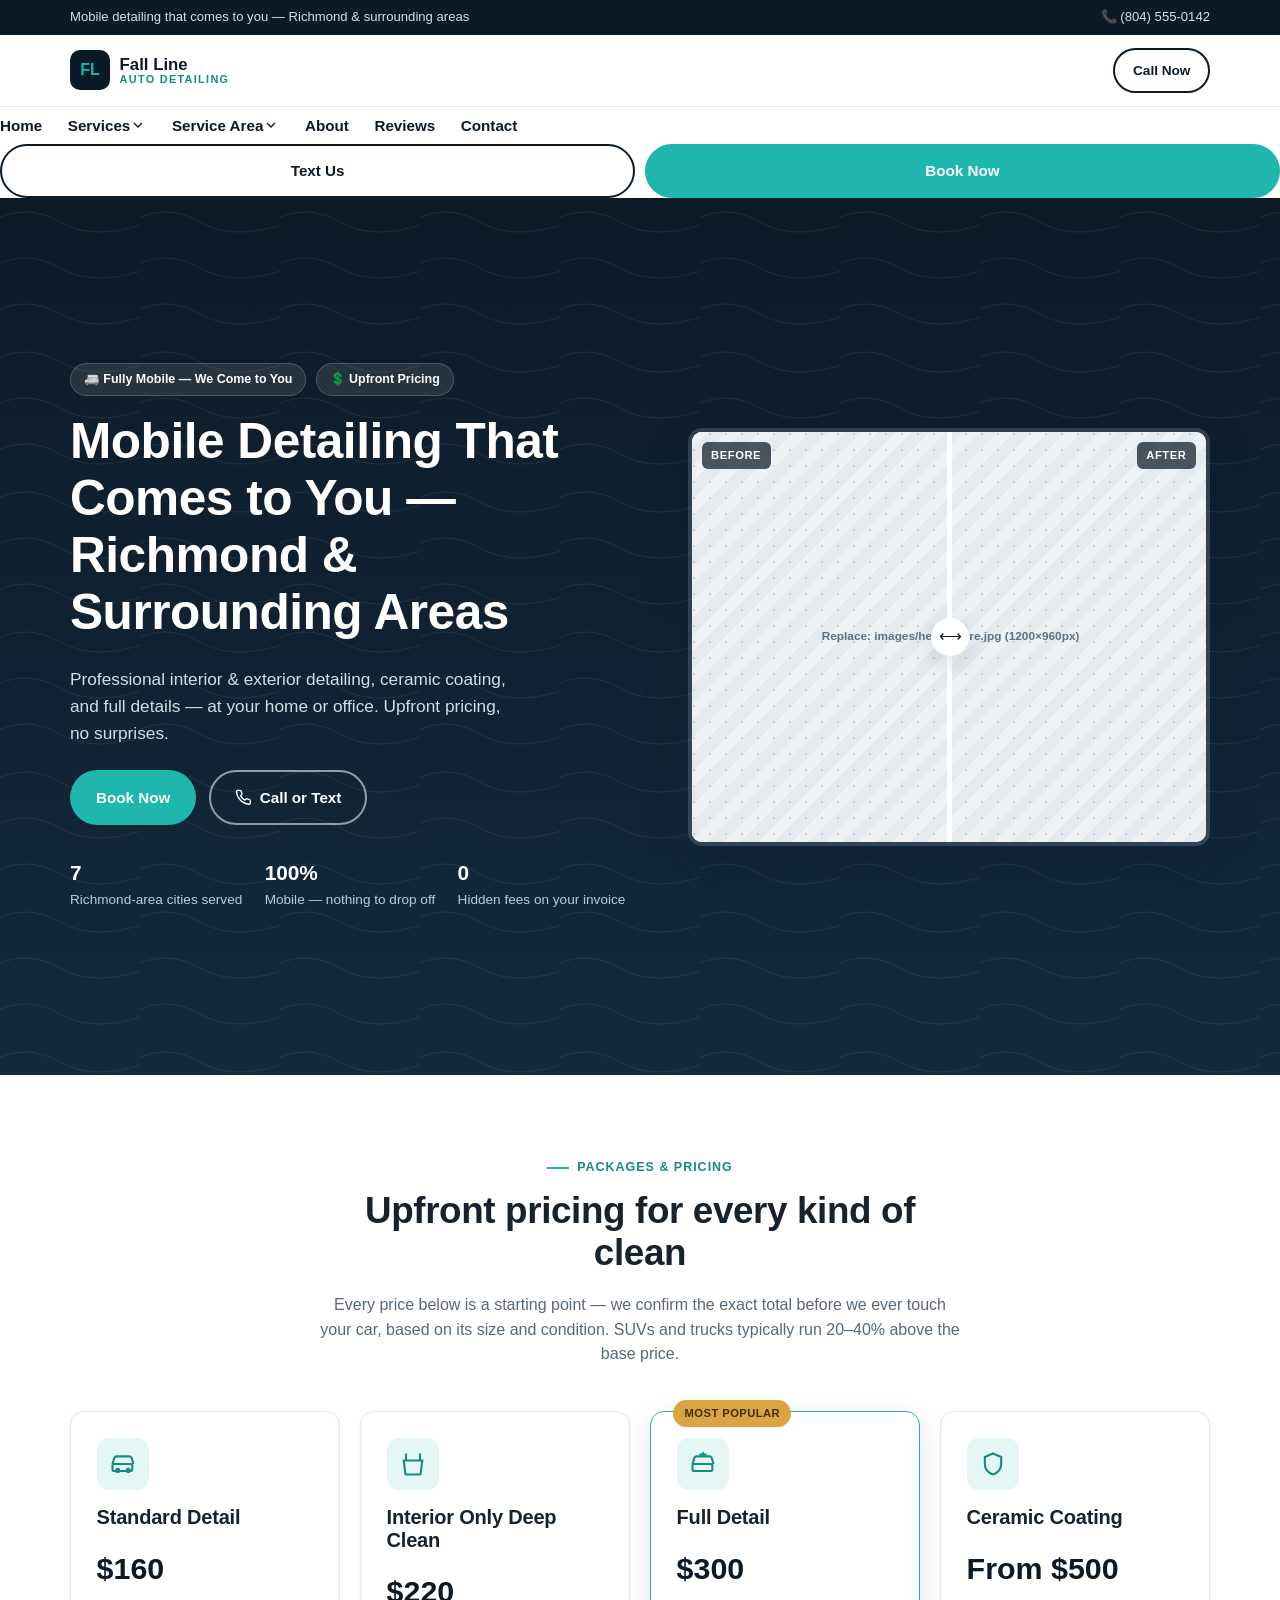
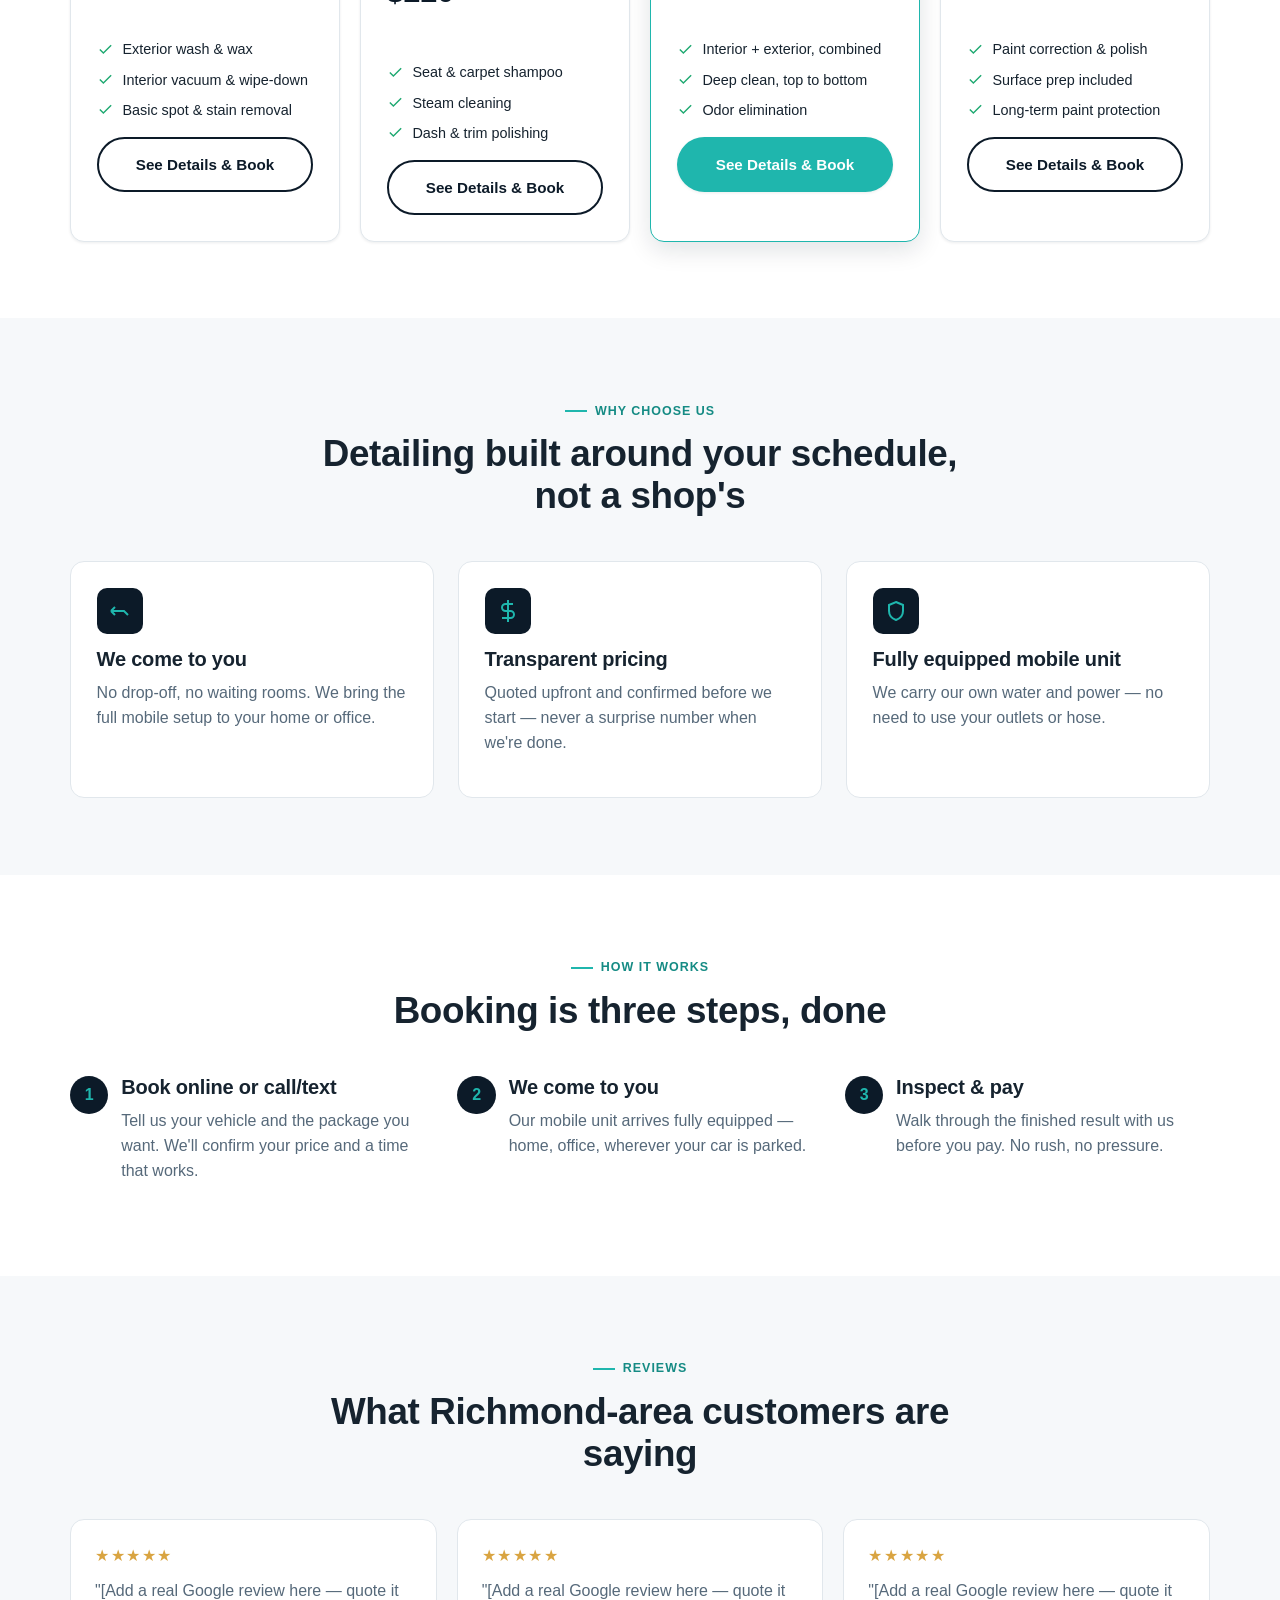
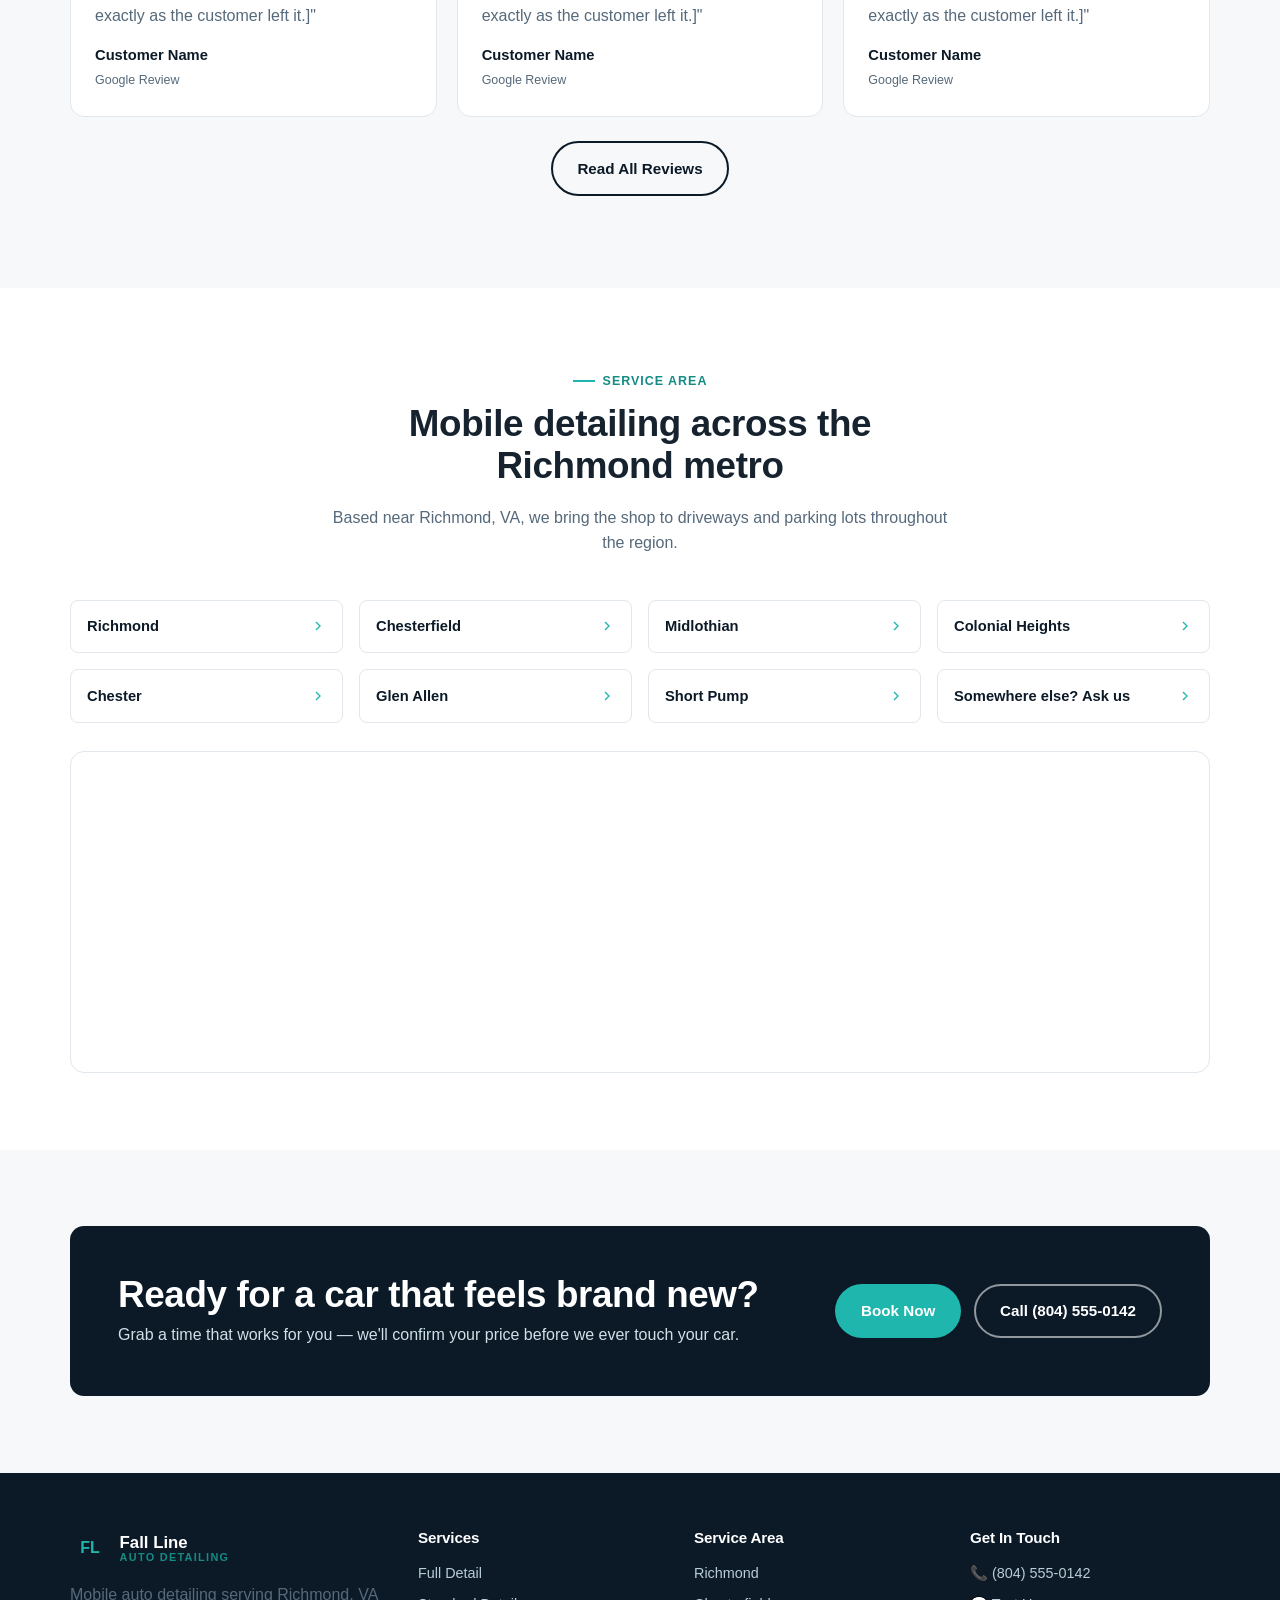
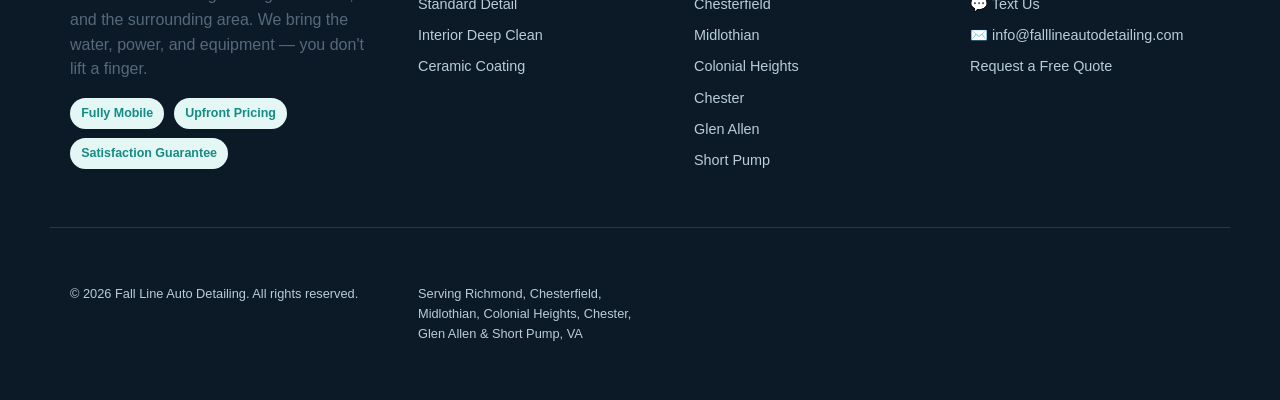
==== index.html @ 4680c8ee "Initial commit: Fall Line Auto Detailing website Co-Authored-By: Claude Sonnet 5 <noreply@anthropic." ====
<!DOCTYPE html>
<html lang="en">
<head>
<meta charset="UTF-8">
<meta name="viewport" content="width=device-width, initial-scale=1.0">
<title>Mobile Auto Detailing in Richmond, VA | Fall Line Auto Detailing</title>
<meta name="description" content="Fall Line Auto Detailing brings professional mobile car detailing to your home or office in Richmond, Chesterfield, Midlothian & Short Pump, VA. Upfront pricing, no drop-off.">
<link rel="icon" href="data:image/svg+xml,%3Csvg xmlns='http://www.w3.org/2000/svg' viewBox='0 0 64 64'%3E%3Crect width='64' height='64' rx='14' fill='%230c1a28'/%3E%3Ctext x='32' y='43' font-family='Arial,Helvetica,sans-serif' font-weight='700' font-size='26' fill='%231fb6ad' text-anchor='middle'%3EFL%3C/text%3E%3C/svg%3E">
<link rel="canonical" href="https://www.falllineautodetailing.com/">
<link rel="stylesheet" href="css/style.css">
<script type="application/ld+json">
{
  "@context": "https://schema.org",
  "@type": "AutoDetailing",
  "name": "Fall Line Auto Detailing",
  "image": "https://www.falllineautodetailing.com/images/logo.png",
  "telephone": "+1-804-555-0142",
  "priceRange": "$$",
  "areaServed": ["Richmond VA", "Chesterfield VA", "Midlothian VA", "Colonial Heights VA", "Chester VA", "Glen Allen VA", "Short Pump VA"],
  "url": "https://www.falllineautodetailing.com/"
}
</script>
</head>
<body>
<a class="skip-link" href="#main">Skip to content</a>

<div class="utility-bar">
  <div class="container">
    <span>Mobile detailing that comes to you — Richmond &amp; surrounding areas</span>
    <a href="tel:+18045550142">📞 (804) 555-0142</a>
  </div>
</div>

<header class="site-header">
  <div class="container nav-row">
    <a href="index.html" class="logo">
      <span class="logo-mark">FL</span>
      <span class="logo-text"><strong>Fall Line</strong><span>Auto Detailing</span></span>
    </a>
    <div class="nav-actions">
      <a class="btn btn-outline btn-sm" href="tel:+18045550142">Call Now</a>
      <button class="nav-toggle" type="button" data-nav-toggle aria-label="Open menu">
        <svg viewBox="0 0 24 24" fill="none" stroke="currentColor" stroke-width="2"><path d="M3 6h18M3 12h18M3 18h18"/></svg>
      </button>
    </div>
  </div>
</header>
<div class="nav-overlay" data-nav-overlay></div>
<nav class="main-nav" data-nav aria-label="Primary">
  <button class="nav-close" type="button" data-nav-close aria-label="Close menu">
    <svg viewBox="0 0 24 24" fill="none" stroke="currentColor" stroke-width="2"><path d="M6 6l12 12M18 6L6 18"/></svg>
  </button>
  <ul class="nav-list">
    <li><a href="index.html">Home</a></li>
    <li class="nav-group">
      <span class="nav-group-label">Services <svg class="chevron" viewBox="0 0 24 24" fill="none" stroke="currentColor" stroke-width="2"><path d="M6 9l6 6 6-6"/></svg></span>
      <ul class="nav-sub">
        <li><a href="services/full-detail.html">Full Detail</a></li>
        <li><a href="services/standard-detail.html">Standard Detail</a></li>
        <li><a href="services/interior-deep-clean.html">Interior Deep Clean</a></li>
        <li><a href="services/ceramic-coating.html">Ceramic Coating</a></li>
      </ul>
    </li>
    <li class="nav-group">
      <span class="nav-group-label">Service Area <svg class="chevron" viewBox="0 0 24 24" fill="none" stroke="currentColor" stroke-width="2"><path d="M6 9l6 6 6-6"/></svg></span>
      <ul class="nav-sub">
        <li><a href="areas/richmond.html">Richmond</a></li>
        <li><a href="areas/chesterfield.html">Chesterfield</a></li>
        <li><a href="areas/midlothian.html">Midlothian</a></li>
        <li><a href="areas/colonial-heights.html">Colonial Heights</a></li>
        <li><a href="areas/chester.html">Chester</a></li>
        <li><a href="areas/glen-allen.html">Glen Allen</a></li>
        <li><a href="areas/short-pump.html">Short Pump</a></li>
      </ul>
    </li>
    <li><a href="about.html">About</a></li>
    <li><a href="reviews.html">Reviews</a></li>
    <li><a href="contact.html">Contact</a></li>
  </ul>
  <div class="nav-cta">
    <a class="btn btn-outline btn-block" href="sms:+18045550142">Text Us</a>
    <a class="btn btn-primary btn-block" href="contact.html">Book Now</a>
  </div>
</nav>

<main id="main">

  <section class="hero">
    <div class="container">
      <div>
        <div class="hero-badges">
          <span class="hero-badge">🚐 Fully Mobile — We Come to You</span>
          <span class="hero-badge">💲 Upfront Pricing</span>
        </div>
        <h1>Mobile Detailing That Comes to You — Richmond &amp; Surrounding Areas</h1>
        <p class="lede">Professional interior &amp; exterior detailing, ceramic coating, and full details — at your home or office. Upfront pricing, no surprises.</p>
        <div class="hero-ctas">
          <a class="btn btn-primary" href="contact.html">Book Now</a>
          <a class="btn btn-ghost" href="tel:+18045550142">
            <svg class="btn-icon" viewBox="0 0 24 24" fill="none" stroke="currentColor" stroke-width="2"><path d="M22 16.92v3a2 2 0 0 1-2.18 2 19.79 19.79 0 0 1-8.63-3.07 19.5 19.5 0 0 1-6-6 19.79 19.79 0 0 1-3.07-8.67A2 2 0 0 1 4.11 2h3a2 2 0 0 1 2 1.72c.12.9.34 1.79.65 2.65a2 2 0 0 1-.45 2.11L8.09 9.91a16 16 0 0 0 6 6l1.43-1.27a2 2 0 0 1 2.11-.45c.86.31 1.75.53 2.65.65A2 2 0 0 1 22 16.92z"/></svg>
            Call or Text
          </a>
        </div>
        <div class="hero-trust">
          <div><strong>7</strong>Richmond-area cities served</div>
          <div><strong>100%</strong>Mobile — nothing to drop off</div>
          <div><strong>0</strong>Hidden fees on your invoice</div>
        </div>
      </div>
      <div class="compare" data-compare>
        <div class="img-slot" style="--ar:5/4">
          <img src="images/hero-before.jpg" alt="Car interior before mobile detailing in Richmond VA" loading="lazy">
          <span class="img-slot-label">Replace: images/hero-before.jpg (1200×960px)</span>
        </div>
        <div class="after-wrap">
          <div class="img-slot" style="--ar:5/4">
            <img src="images/hero-after.jpg" alt="Car interior after mobile detailing in Richmond VA" loading="lazy">
            <span class="img-slot-label">Replace: images/hero-after.jpg (1200×960px)</span>
          </div>
        </div>
        <span class="compare-tag before-tag">Before</span>
        <span class="compare-tag after-tag">After</span>
        <span class="compare-handle"></span>
        <input class="compare-range" type="range" min="0" max="100" value="50" aria-label="Drag to compare before and after">
      </div>
    </div>
  </section>

  <section class="section-alt" id="packages">
    <div class="container">
      <div class="section-head center">
        <span class="eyebrow">Packages &amp; Pricing</span>
        <h2>Upfront pricing for every kind of clean</h2>
        <p>Every price below is a starting point — we confirm the exact total before we ever touch your car, based on its size and condition. SUVs and trucks typically run 20–40% above the base price.</p>
      </div>
      <div class="packages-grid">

        <article class="package-card">
          <div class="package-icon">
            <svg viewBox="0 0 24 24" fill="none" stroke="currentColor" stroke-width="1.8"><path d="M3 12l1.5-5A2 2 0 0 1 6.4 5.5h11.2A2 2 0 0 1 19.5 7L21 12M5 12h14a1 1 0 0 1 1 1v4a1 1 0 0 1-1 1H4a1 1 0 0 1-1-1v-4a1 1 0 0 1 1-1Z"/><circle cx="7.5" cy="17.5" r="1.3"/><circle cx="16.5" cy="17.5" r="1.3"/></svg>
          </div>
          <h3>Standard Detail</h3>
          <p class="package-price">$160</p>
          <ul class="package-list">
            <li><svg viewBox="0 0 24 24" fill="none" stroke="currentColor" stroke-width="2"><path d="M20 6L9 17l-5-5"/></svg>Exterior wash &amp; wax</li>
            <li><svg viewBox="0 0 24 24" fill="none" stroke="currentColor" stroke-width="2"><path d="M20 6L9 17l-5-5"/></svg>Interior vacuum &amp; wipe-down</li>
            <li><svg viewBox="0 0 24 24" fill="none" stroke="currentColor" stroke-width="2"><path d="M20 6L9 17l-5-5"/></svg>Basic spot &amp; stain removal</li>
          </ul>
          <a class="btn btn-outline btn-block" href="services/standard-detail.html">See Details &amp; Book</a>
        </article>

        <article class="package-card">
          <div class="package-icon">
            <svg viewBox="0 0 24 24" fill="none" stroke="currentColor" stroke-width="1.8"><path d="M6 3v6M18 3v6M4 9h16l-1.5 11.5a1 1 0 0 1-1 .5H6.5a1 1 0 0 1-1-.5L4 9Z"/></svg>
          </div>
          <h3>Interior Only Deep Clean</h3>
          <p class="package-price">$220</p>
          <ul class="package-list">
            <li><svg viewBox="0 0 24 24" fill="none" stroke="currentColor" stroke-width="2"><path d="M20 6L9 17l-5-5"/></svg>Seat &amp; carpet shampoo</li>
            <li><svg viewBox="0 0 24 24" fill="none" stroke="currentColor" stroke-width="2"><path d="M20 6L9 17l-5-5"/></svg>Steam cleaning</li>
            <li><svg viewBox="0 0 24 24" fill="none" stroke="currentColor" stroke-width="2"><path d="M20 6L9 17l-5-5"/></svg>Dash &amp; trim polishing</li>
          </ul>
          <a class="btn btn-outline btn-block" href="services/interior-deep-clean.html">See Details &amp; Book</a>
        </article>

        <article class="package-card featured">
          <span class="package-ribbon">Most Popular</span>
          <div class="package-icon">
            <svg viewBox="0 0 24 24" fill="none" stroke="currentColor" stroke-width="1.8"><path d="M3 12l1.5-5A2 2 0 0 1 6.4 5.5h11.2A2 2 0 0 1 19.5 7L21 12M5 12h14a1 1 0 0 1 1 1v4a1 1 0 0 1-1 1H4a1 1 0 0 1-1-1v-4a1 1 0 0 1 1-1Z"/><path d="M12 2v2M9 4h6"/></svg>
          </div>
          <h3>Full Detail</h3>
          <p class="package-price">$300</p>
          <ul class="package-list">
            <li><svg viewBox="0 0 24 24" fill="none" stroke="currentColor" stroke-width="2"><path d="M20 6L9 17l-5-5"/></svg>Interior + exterior, combined</li>
            <li><svg viewBox="0 0 24 24" fill="none" stroke="currentColor" stroke-width="2"><path d="M20 6L9 17l-5-5"/></svg>Deep clean, top to bottom</li>
            <li><svg viewBox="0 0 24 24" fill="none" stroke="currentColor" stroke-width="2"><path d="M20 6L9 17l-5-5"/></svg>Odor elimination</li>
          </ul>
          <a class="btn btn-primary btn-block" href="services/full-detail.html">See Details &amp; Book</a>
        </article>

        <article class="package-card">
          <div class="package-icon">
            <svg viewBox="0 0 24 24" fill="none" stroke="currentColor" stroke-width="1.8"><path d="M12 3l7 3v6c0 4.5-3 7.5-7 9-4-1.5-7-4.5-7-9V6l7-3Z"/></svg>
          </div>
          <h3>Ceramic Coating</h3>
          <p class="package-price">From $500</p>
          <ul class="package-list">
            <li><svg viewBox="0 0 24 24" fill="none" stroke="currentColor" stroke-width="2"><path d="M20 6L9 17l-5-5"/></svg>Paint correction &amp; polish</li>
            <li><svg viewBox="0 0 24 24" fill="none" stroke="currentColor" stroke-width="2"><path d="M20 6L9 17l-5-5"/></svg>Surface prep included</li>
            <li><svg viewBox="0 0 24 24" fill="none" stroke="currentColor" stroke-width="2"><path d="M20 6L9 17l-5-5"/></svg>Long-term paint protection</li>
          </ul>
          <a class="btn btn-outline btn-block" href="services/ceramic-coating.html">See Details &amp; Book</a>
        </article>

      </div>
    </div>
  </section>

  <section>
    <div class="container">
      <div class="section-head center">
        <span class="eyebrow">Why Choose Us</span>
        <h2>Detailing built around your schedule, not a shop's</h2>
      </div>
      <div class="features-grid">
        <div class="feature-card">
          <div class="feature-icon"><svg viewBox="0 0 24 24" fill="none" stroke="currentColor" stroke-width="2"><path d="M3 12h13l4 4M3 12l4-4M3 12l4 4"/></svg></div>
          <h3>We come to you</h3>
          <p>No drop-off, no waiting rooms. We bring the full mobile setup to your home or office.</p>
        </div>
        <div class="feature-card">
          <div class="feature-icon"><svg viewBox="0 0 24 24" fill="none" stroke="currentColor" stroke-width="2"><path d="M12 1v22M17 5H9.5a3.5 3.5 0 0 0 0 7h5a3.5 3.5 0 0 1 0 7H6"/></svg></div>
          <h3>Transparent pricing</h3>
          <p>Quoted upfront and confirmed before we start — never a surprise number when we're done.</p>
        </div>
        <div class="feature-card">
          <div class="feature-icon"><svg viewBox="0 0 24 24" fill="none" stroke="currentColor" stroke-width="2"><path d="M12 3l7 3v6c0 4.5-3 7.5-7 9-4-1.5-7-4.5-7-9V6l7-3Z"/></svg></div>
          <h3>Fully equipped mobile unit</h3>
          <p>We carry our own water and power — no need to use your outlets or hose.</p>
        </div>
      </div>
    </div>
  </section>

  <section class="section-alt">
    <div class="container">
      <div class="section-head center">
        <span class="eyebrow">How It Works</span>
        <h2>Booking is three steps, done</h2>
      </div>
      <div class="steps">
        <div class="step">
          <h3>Book online or call/text</h3>
          <p>Tell us your vehicle and the package you want. We'll confirm your price and a time that works.</p>
        </div>
        <div class="step">
          <h3>We come to you</h3>
          <p>Our mobile unit arrives fully equipped — home, office, wherever your car is parked.</p>
        </div>
        <div class="step">
          <h3>Inspect &amp; pay</h3>
          <p>Walk through the finished result with us before you pay. No rush, no pressure.</p>
        </div>
      </div>
    </div>
  </section>

  <section id="reviews">
    <div class="container">
      <div class="section-head center">
        <span class="eyebrow">Reviews</span>
        <h2>What Richmond-area customers are saying</h2>
      </div>
      <!-- TODO before launch: replace these three cards with real, current Google reviews (see reviews.html for the live Google widget/link setup). -->
      <div class="reviews-grid">
        <div class="review-card">
          <div class="stars">★★★★★</div>
          <p>"[Add a real Google review here — quote it exactly as the customer left it.]"</p>
          <span class="review-name">Customer Name</span>
          <span class="review-source">Google Review</span>
        </div>
        <div class="review-card">
          <div class="stars">★★★★★</div>
          <p>"[Add a real Google review here — quote it exactly as the customer left it.]"</p>
          <span class="review-name">Customer Name</span>
          <span class="review-source">Google Review</span>
        </div>
        <div class="review-card">
          <div class="stars">★★★★★</div>
          <p>"[Add a real Google review here — quote it exactly as the customer left it.]"</p>
          <span class="review-name">Customer Name</span>
          <span class="review-source">Google Review</span>
        </div>
      </div>
      <p class="text-center" style="margin-top:1.5rem"><a class="btn btn-outline" href="reviews.html">Read All Reviews</a></p>
    </div>
  </section>

  <section class="section-alt" id="service-area">
    <div class="container">
      <div class="section-head center">
        <span class="eyebrow">Service Area</span>
        <h2>Mobile detailing across the Richmond metro</h2>
        <p>Based near Richmond, VA, we bring the shop to driveways and parking lots throughout the region.</p>
      </div>
      <div class="area-grid">
        <a class="area-chip" href="areas/richmond.html">Richmond <svg viewBox="0 0 24 24" fill="none" stroke="currentColor" stroke-width="2"><path d="M9 18l6-6-6-6"/></svg></a>
        <a class="area-chip" href="areas/chesterfield.html">Chesterfield <svg viewBox="0 0 24 24" fill="none" stroke="currentColor" stroke-width="2"><path d="M9 18l6-6-6-6"/></svg></a>
        <a class="area-chip" href="areas/midlothian.html">Midlothian <svg viewBox="0 0 24 24" fill="none" stroke="currentColor" stroke-width="2"><path d="M9 18l6-6-6-6"/></svg></a>
        <a class="area-chip" href="areas/colonial-heights.html">Colonial Heights <svg viewBox="0 0 24 24" fill="none" stroke="currentColor" stroke-width="2"><path d="M9 18l6-6-6-6"/></svg></a>
        <a class="area-chip" href="areas/chester.html">Chester <svg viewBox="0 0 24 24" fill="none" stroke="currentColor" stroke-width="2"><path d="M9 18l6-6-6-6"/></svg></a>
        <a class="area-chip" href="areas/glen-allen.html">Glen Allen <svg viewBox="0 0 24 24" fill="none" stroke="currentColor" stroke-width="2"><path d="M9 18l6-6-6-6"/></svg></a>
        <a class="area-chip" href="areas/short-pump.html">Short Pump <svg viewBox="0 0 24 24" fill="none" stroke="currentColor" stroke-width="2"><path d="M9 18l6-6-6-6"/></svg></a>
        <a class="area-chip" href="contact.html">Somewhere else? Ask us <svg viewBox="0 0 24 24" fill="none" stroke="currentColor" stroke-width="2"><path d="M9 18l6-6-6-6"/></svg></a>
      </div>
      <div style="margin-top:1.75rem;border-radius:var(--radius);overflow:hidden;border:1px solid var(--border)">
        <iframe title="Fall Line Auto Detailing service area map" src="https://www.google.com/maps?q=Richmond,VA&output=embed" width="100%" height="320" style="border:0;display:block" loading="lazy" referrerpolicy="no-referrer-when-downgrade"></iframe>
      </div>
    </div>
  </section>

  <section>
    <div class="container">
      <div class="cta-band">
        <div>
          <h2>Ready for a car that feels brand new?</h2>
          <p>Grab a time that works for you — we'll confirm your price before we ever touch your car.</p>
        </div>
        <div class="hero-ctas">
          <a class="btn btn-primary" href="contact.html">Book Now</a>
          <a class="btn btn-ghost" href="tel:+18045550142">Call (804) 555-0142</a>
        </div>
      </div>
    </div>
  </section>

</main>

<footer class="site-footer">
  <div class="container">
    <div>
      <div class="footer-logo">
        <span class="logo-mark">FL</span>
        <span class="logo-text"><strong style="color:#fff">Fall Line</strong><span>Auto Detailing</span></span>
      </div>
      <p class="muted">Mobile auto detailing serving Richmond, VA and the surrounding area. We bring the water, power, and equipment — you don't lift a finger.</p>
      <div class="badge-list">
        <span>Fully Mobile</span><span>Upfront Pricing</span><span>Satisfaction Guarantee</span>
      </div>
    </div>
    <div>
      <h4>Services</h4>
      <div class="footer-links">
        <a href="services/full-detail.html">Full Detail</a>
        <a href="services/standard-detail.html">Standard Detail</a>
        <a href="services/interior-deep-clean.html">Interior Deep Clean</a>
        <a href="services/ceramic-coating.html">Ceramic Coating</a>
      </div>
    </div>
    <div>
      <h4>Service Area</h4>
      <div class="footer-links">
        <a href="areas/richmond.html">Richmond</a>
        <a href="areas/chesterfield.html">Chesterfield</a>
        <a href="areas/midlothian.html">Midlothian</a>
        <a href="areas/colonial-heights.html">Colonial Heights</a>
        <a href="areas/chester.html">Chester</a>
        <a href="areas/glen-allen.html">Glen Allen</a>
        <a href="areas/short-pump.html">Short Pump</a>
      </div>
    </div>
    <div>
      <h4>Get In Touch</h4>
      <div class="footer-links">
        <a href="tel:+18045550142">📞 (804) 555-0142</a>
        <a href="sms:+18045550142">💬 Text Us</a>
        <a href="mailto:info@falllineautodetailing.com">✉️ info@falllineautodetailing.com</a>
        <a href="contact.html">Request a Free Quote</a>
      </div>
    </div>
  </div>
  <div class="container footer-bottom">
    <span>© <span data-year></span> Fall Line Auto Detailing. All rights reserved.</span>
    <span>Serving Richmond, Chesterfield, Midlothian, Colonial Heights, Chester, Glen Allen &amp; Short Pump, VA</span>
  </div>
</footer>

<div class="mobile-action-bar">
  <a href="tel:+18045550142"><svg viewBox="0 0 24 24" fill="none" stroke="currentColor" stroke-width="2"><path d="M22 16.92v3a2 2 0 0 1-2.18 2 19.79 19.79 0 0 1-8.63-3.07 19.5 19.5 0 0 1-6-6 19.79 19.79 0 0 1-3.07-8.67A2 2 0 0 1 4.11 2h3a2 2 0 0 1 2 1.72c.12.9.34 1.79.65 2.65a2 2 0 0 1-.45 2.11L8.09 9.91a16 16 0 0 0 6 6l1.43-1.27a2 2 0 0 1 2.11-.45c.86.31 1.75.53 2.65.65A2 2 0 0 1 22 16.92z"/></svg>Call</a>
  <a href="sms:+18045550142"><svg viewBox="0 0 24 24" fill="none" stroke="currentColor" stroke-width="2"><path d="M21 15a2 2 0 0 1-2 2H7l-4 4V5a2 2 0 0 1 2-2h14a2 2 0 0 1 2 2Z"/></svg>Text</a>
  <a href="contact.html"><svg viewBox="0 0 24 24" fill="none" stroke="currentColor" stroke-width="2"><path d="M8 2v4M16 2v4M3 10h18M5 4h14a2 2 0 0 1 2 2v14a2 2 0 0 1-2 2H5a2 2 0 0 1-2-2V6a2 2 0 0 1 2-2Z"/></svg>Book Now</a>
</div>

<script src="js/main.js"></script>
</body>
</html>
---- css/style.css ----
/* ==========================================================================
   Fall Line Auto Detailing — design system
   Mobile-first, zero external UI dependencies, fast-loading.
   Brand hook: "fall line" = the geological line where a river drops from
   higher to lower elevation (literally runs through Richmond/the James
   River). We echo that with a subtle topographic contour-line motif
   instead of the generic "water droplet" clichés most detailers use.
   ========================================================================== */

:root {
  /* Color */
  --ink: #0c1a28;          /* deep navy — headers, footer, hero */
  --ink-2: #132a3d;
  --accent: #1fb6ad;       /* teal — "river" accent, ceramic sheen */
  --accent-dark: #158b84;
  --accent-soft: #e4f7f5;
  --gold: #d9a441;         /* small warm highlight for "most popular" etc */
  --bg: #f6f8fa;
  --surface: #ffffff;
  --text: #16232f;
  --text-muted: #56697a;
  --border: #e1e7ec;
  --success: #1fa971;

  /* Type */
  --font-head: "Fall Line Head", "Segoe UI", -apple-system, BlinkMacSystemFont, sans-serif;
  --font-body: "Segoe UI", -apple-system, BlinkMacSystemFont, "Helvetica Neue", Arial, sans-serif;

  /* Rhythm */
  --radius: 14px;
  --radius-sm: 8px;
  --shadow-sm: 0 1px 3px rgba(12, 26, 40, 0.08);
  --shadow-md: 0 8px 24px rgba(12, 26, 40, 0.12);
  --shadow-lg: 0 20px 48px rgba(12, 26, 40, 0.18);
  --container: 1180px;
  --gap: clamp(1.25rem, 3vw, 2.5rem);

  color-scheme: light;
}

/* -------------------------------------------------- reset & base -------- */
*, *::before, *::after { box-sizing: border-box; }
html { scroll-behavior: smooth; }
body {
  margin: 0;
  font-family: var(--font-body);
  color: var(--text);
  background: var(--bg);
  line-height: 1.55;
  -webkit-font-smoothing: antialiased;
}
img { max-width: 100%; display: block; }
a { color: inherit; text-decoration: none; }
h1, h2, h3, h4 { font-family: var(--font-head); font-weight: 700; line-height: 1.15; margin: 0 0 .5em; letter-spacing: -0.01em; }
h1 { font-size: clamp(2rem, 5vw, 3.1rem); }
h2 { font-size: clamp(1.6rem, 3.4vw, 2.3rem); }
h3 { font-size: 1.25rem; }
p { margin: 0 0 1em; color: var(--text-muted); }
ul { margin: 0; padding: 0; list-style: none; }
button { font: inherit; cursor: pointer; }
.container { max-width: var(--container); margin-inline: auto; padding-inline: 1.25rem; }
section { padding-block: clamp(2.75rem, 6vw, 5rem); }
.eyebrow {
  display: inline-flex; align-items: center; gap: .5rem;
  font-size: .78rem; font-weight: 700; letter-spacing: .08em; text-transform: uppercase;
  color: var(--accent-dark); margin-bottom: .75rem;
}
.eyebrow::before { content: ""; width: 22px; height: 2px; background: var(--accent); display: inline-block; }
.section-head { max-width: 640px; margin-bottom: clamp(1.75rem, 4vw, 2.75rem); }
.section-head.center { margin-inline: auto; text-align: center; }
.text-center { text-align: center; }
.muted { color: var(--text-muted); }
.visually-hidden { position: absolute; width: 1px; height: 1px; overflow: hidden; clip: rect(0 0 0 0); white-space: nowrap; }
.skip-link {
  position: absolute; left: -999px; top: 0; background: var(--accent); color: #fff;
  padding: .75rem 1.25rem; z-index: 200; border-radius: 0 0 8px 0;
}
.skip-link:focus { left: 0; }

/* -------------------------------------------------- buttons ------------- */
.btn {
  display: inline-flex; align-items: center; justify-content: center; gap: .5rem;
  padding: .85rem 1.5rem; border-radius: 999px; font-weight: 700; font-size: .95rem;
  border: 2px solid transparent; transition: transform .15s ease, box-shadow .15s ease, background .15s ease;
  white-space: nowrap;
}
.btn:active { transform: scale(.97); }
.btn-primary { background: var(--accent); color: #fff; box-shadow: var(--shadow-sm); }
.btn-primary:hover { background: var(--accent-dark); box-shadow: var(--shadow-md); }
.btn-ghost { background: transparent; border-color: rgba(255,255,255,.55); color: #fff; }
.btn-ghost:hover { background: rgba(255,255,255,.12); }
.btn-outline { background: transparent; border-color: var(--ink); color: var(--ink); }
.btn-outline:hover { background: var(--ink); color: #fff; }
.btn-dark { background: var(--ink); color: #fff; }
.btn-dark:hover { background: var(--ink-2); }
.btn-block { width: 100%; }
.btn-sm { padding: .6rem 1.1rem; font-size: .85rem; }
.btn-icon { width: 1.1em; height: 1.1em; flex: none; }

/* -------------------------------------------------- top utility bar ----- */
.utility-bar {
  background: var(--ink); color: #cfe3e6; font-size: .82rem;
  display: none;
}
.utility-bar .container { display: flex; justify-content: space-between; align-items: center; padding-block: .45rem; }
.utility-bar a { display: inline-flex; align-items: center; gap: .4rem; }
.utility-bar a:hover { color: #fff; }
@media (min-width: 860px) { .utility-bar { display: block; } }

/* -------------------------------------------------- header/nav ---------- */
.site-header {
  position: sticky; top: 0; z-index: 100; background: rgba(255,255,255,.94);
  backdrop-filter: saturate(160%) blur(8px);
  border-bottom: 1px solid var(--border);
}
.nav-row { display: flex; align-items: center; justify-content: space-between; gap: 1rem; padding-block: .85rem; }
.logo { display: flex; align-items: center; gap: .6rem; font-family: var(--font-head); }
.logo-mark {
  width: 40px; height: 40px; border-radius: 10px; background: var(--ink);
  display: grid; place-items: center; color: var(--accent); font-weight: 800; font-size: 1rem; flex: none;
}
.logo-text { display: flex; flex-direction: column; line-height: 1.05; }
.logo-text strong { font-size: 1.05rem; color: var(--ink); font-weight: 800; }
.logo-text span { font-size: .68rem; letter-spacing: .12em; text-transform: uppercase; color: var(--accent-dark); font-weight: 700; }

.nav-actions { display: flex; align-items: center; gap: .6rem; }
.nav-toggle {
  display: inline-flex; background: none; border: 1px solid var(--border); border-radius: 8px;
  padding: .5rem; margin-left: .25rem;
}
.nav-toggle svg { width: 22px; height: 22px; }
@media (min-width: 960px) { .nav-toggle { display: none; } }

.main-nav {
  position: fixed; inset: 0 0 0 auto; width: min(320px, 88vw); background: var(--surface);
  transform: translateX(100%); transition: transform .25s ease; z-index: 110;
  box-shadow: var(--shadow-lg); overflow-y: auto; padding: 1.25rem;
}
.main-nav.is-open { transform: translateX(0); }
.nav-close { margin-left: auto; display: flex; background: none; border: none; padding: .5rem; }
.nav-close svg { width: 22px; height: 22px; }
.nav-list { display: flex; flex-direction: column; gap: .1rem; margin-top: 1rem; }
.nav-list > li { border-bottom: 1px solid var(--border); }
.nav-list > li > a, .nav-group-label {
  display: flex; align-items: center; justify-content: space-between; padding: .85rem .2rem;
  font-weight: 600; color: var(--ink);
}
.nav-sub { display: none; padding-left: .85rem; padding-bottom: .5rem; }
.nav-group.is-open .nav-sub { display: block; }
.nav-group.is-open .chevron { transform: rotate(180deg); }
.nav-sub li a { display: block; padding: .55rem .2rem; color: var(--text-muted); font-size: .93rem; }
.nav-sub li a:hover { color: var(--accent-dark); }
.chevron { width: 16px; height: 16px; transition: transform .2s ease; flex: none; }
.nav-cta { display: flex; flex-direction: column; gap: .6rem; margin-top: 1.25rem; }

.nav-overlay {
  position: fixed; inset: 0; background: rgba(12,26,40,.45); opacity: 0; pointer-events: none;
  transition: opacity .25s ease; z-index: 105;
}
.nav-overlay.is-open { opacity: 1; pointer-events: auto; }

@media (min-width: 960px) {
  .main-nav {
    position: static; width: auto; transform: none; box-shadow: none; padding: 0; overflow: visible;
  }
  .nav-close { display: none; }
  .nav-list { flex-direction: row; align-items: center; gap: 1.6rem; margin: 0; }
  .nav-list > li { border-bottom: none; position: relative; }
  .nav-list > li > a, .nav-group-label { padding: .4rem 0; font-size: .95rem; cursor: pointer; }
  .nav-sub {
    position: absolute; top: 100%; left: 50%; transform: translateX(-50%);
    background: var(--surface); border: 1px solid var(--border); border-radius: var(--radius-sm);
    box-shadow: var(--shadow-md); min-width: 230px; padding: .5rem; margin-top: .6rem;
  }
  .nav-group:hover .nav-sub, .nav-group.is-open .nav-sub { display: block; }
  .nav-sub li a { border-radius: 6px; padding: .6rem .7rem; }
  .nav-sub li a:hover { background: var(--accent-soft); }
  .nav-cta { flex-direction: row; margin: 0; }
}

/* -------------------------------------------------- sticky mobile bar --- */
.mobile-action-bar {
  position: fixed; bottom: 0; left: 0; right: 0; z-index: 90;
  display: grid; grid-template-columns: 1fr 1fr 1.3fr; background: var(--ink);
  box-shadow: 0 -6px 20px rgba(0,0,0,.18);
}
.mobile-action-bar a {
  display: flex; flex-direction: column; align-items: center; justify-content: center; gap: .2rem;
  color: #fff; padding: .6rem .3rem .75rem; font-size: .72rem; font-weight: 700;
  border-right: 1px solid rgba(255,255,255,.12);
}
.mobile-action-bar a:last-child { border-right: none; background: var(--accent); }
.mobile-action-bar svg { width: 20px; height: 20px; }
@media (min-width: 960px) { .mobile-action-bar { display: none; } }
body { padding-bottom: 64px; }
@media (min-width: 960px) { body { padding-bottom: 0; } }

/* -------------------------------------------------- hero ---------------- */
.hero {
  position: relative; background: linear-gradient(180deg, var(--ink) 0%, var(--ink-2) 100%);
  color: #fff; overflow: hidden;
  background-image:
    url("data:image/svg+xml;utf8,<svg xmlns='http://www.w3.org/2000/svg' width='140' height='140'><path d='M-10 24 Q 25 4 60 24 T 150 24' stroke='rgba(255,255,255,0.07)' fill='none' stroke-width='1'/><path d='M-10 70 Q 25 50 60 70 T 150 70' stroke='rgba(255,255,255,0.07)' fill='none' stroke-width='1'/><path d='M-10 116 Q 25 96 60 116 T 150 116' stroke='rgba(255,255,255,0.07)' fill='none' stroke-width='1'/></svg>"),
    linear-gradient(180deg, var(--ink) 0%, var(--ink-2) 100%);
}
.hero .container { padding-block: clamp(2.75rem, 7vw, 5.5rem); display: grid; gap: 2.5rem; align-items: center; }
@media (min-width: 900px) { .hero .container { grid-template-columns: 1.05fr .95fr; } }
.hero-badges { display: flex; flex-wrap: wrap; gap: .6rem; margin-bottom: 1.1rem; }
.hero-badge {
  display: inline-flex; align-items: center; gap: .4rem; background: rgba(255,255,255,.1);
  border: 1px solid rgba(255,255,255,.18); border-radius: 999px; padding: .35rem .8rem; font-size: .78rem; font-weight: 600;
}
.hero h1 { color: #fff; max-width: 18ch; }
.hero .lede { color: #cfe0e6; font-size: 1.08rem; max-width: 46ch; }
.hero-ctas { display: flex; flex-wrap: wrap; gap: .8rem; margin-top: 1.5rem; }
.hero-trust { display: flex; flex-wrap: wrap; gap: 1.4rem; margin-top: 2rem; font-size: .85rem; color: #b9cdd4; }
.hero-trust strong { color: #fff; display: block; font-size: 1.3rem; font-family: var(--font-head); }

/* Before/after compare */
.compare {
  position: relative; aspect-ratio: 5/4; border-radius: var(--radius); overflow: hidden;
  box-shadow: var(--shadow-lg); border: 4px solid rgba(255,255,255,.14);
}
.compare .img-slot { position: absolute; inset: 0; height: 100%; aspect-ratio: auto; border-radius: 0; }
.compare .after-wrap { position: absolute; inset: 0; width: 50%; overflow: hidden; border-right: 2px solid #fff; }
.compare .after-wrap .img-slot { width: 200%; max-width: none; }
.compare-tag { position: absolute; top: 10px; z-index: 3; background: rgba(12,26,40,.72); color: #fff; font-size: .7rem; font-weight: 700; letter-spacing: .05em; text-transform: uppercase; padding: .3rem .6rem; border-radius: 6px; }
.compare-tag.before-tag { left: 10px; }
.compare-tag.after-tag { right: 10px; }
.compare-handle {
  position: absolute; top: 0; bottom: 0; left: 50%; width: 3px; background: #fff; z-index: 4; cursor: ew-resize;
}
.compare-handle::after {
  content: "⟷"; position: absolute; top: 50%; left: 50%; transform: translate(-50%, -50%);
  width: 38px; height: 38px; background: #fff; color: var(--ink); border-radius: 50%;
  display: grid; place-items: center; font-size: 1rem; box-shadow: var(--shadow-md);
}
.compare-range { position: absolute; inset: 0; width: 100%; height: 100%; opacity: 0; cursor: ew-resize; margin: 0; }

/* image placeholder slots (swap in real photos by matching filenames) */
.img-slot {
  position: relative; overflow: hidden; background: #e3e9ee; display: block;
  aspect-ratio: var(--ar, 4/3); border-radius: var(--radius-sm);
}
.img-slot img { width: 100%; height: 100%; object-fit: cover; }
.img-slot .img-slot-label {
  display: none; position: absolute; inset: 0; align-items: center; justify-content: center; text-align: center;
  font-size: .74rem; font-weight: 600; color: #5c7182; padding: 1rem; line-height: 1.35;
  background:
    url("data:image/svg+xml;utf8,<svg xmlns='http://www.w3.org/2000/svg' width='16' height='16'><rect width='16' height='16' fill='none'/><circle cx='2' cy='2' r='1.1' fill='%23c3ccd3'/></svg>"),
    repeating-linear-gradient(135deg, #eef2f5, #eef2f5 12px, #e5eaef 12px, #e5eaef 24px);
}
.img-slot.is-empty .img-slot-label { display: flex; }
.img-slot.round { border-radius: 999px; }

/* -------------------------------------------------- packages / pricing -- */
.packages-grid { display: grid; gap: 1.25rem; grid-template-columns: 1fr; }
@media (min-width: 720px) { .packages-grid { grid-template-columns: repeat(2, 1fr); } }
@media (min-width: 1080px) { .packages-grid { grid-template-columns: repeat(4, 1fr); } }
.package-card {
  background: var(--surface); border: 1px solid var(--border); border-radius: var(--radius);
  padding: 1.6rem; display: flex; flex-direction: column; gap: 1rem; position: relative;
  box-shadow: var(--shadow-sm); transition: transform .18s ease, box-shadow .18s ease;
}
.package-card:hover { transform: translateY(-4px); box-shadow: var(--shadow-md); }
.package-card.featured { border-color: var(--accent); box-shadow: var(--shadow-md); }
.package-ribbon {
  position: absolute; top: -12px; left: 1.4rem; background: var(--gold); color: #402c04;
  font-size: .7rem; font-weight: 800; letter-spacing: .04em; text-transform: uppercase;
  padding: .3rem .7rem; border-radius: 999px; box-shadow: var(--shadow-sm);
}
.package-icon {
  width: 52px; height: 52px; border-radius: 12px; background: var(--accent-soft); color: var(--accent-dark);
  display: grid; place-items: center;
}
.package-icon svg { width: 28px; height: 28px; }
.package-card h3 { margin-bottom: 0; }
.package-price { font-family: var(--font-head); font-size: 1.9rem; font-weight: 800; color: var(--ink); }
.package-price sup { font-size: .95rem; font-weight: 700; color: var(--text-muted); }
.package-list { display: flex; flex-direction: column; gap: .5rem; }
.package-list li { display: flex; gap: .55rem; font-size: .9rem; color: var(--text); }
.package-list svg { width: 17px; height: 17px; flex: none; margin-top: .15rem; color: var(--success); }
.package-note { font-size: .78rem; color: var(--text-muted); margin: 0; }

/* -------------------------------------------------- why / features ------ */
.features-grid { display: grid; gap: 1.5rem; grid-template-columns: 1fr; }
@media (min-width: 760px) { .features-grid { grid-template-columns: repeat(3, 1fr); } }
.feature-card { background: var(--surface); border: 1px solid var(--border); border-radius: var(--radius); padding: 1.6rem; }
.feature-icon {
  width: 46px; height: 46px; border-radius: 10px; background: var(--ink); color: var(--accent);
  display: grid; place-items: center; margin-bottom: .9rem;
}
.feature-icon svg { width: 24px; height: 24px; }

/* -------------------------------------------------- steps --------------- */
.steps { display: grid; gap: 1.4rem; grid-template-columns: 1fr; counter-reset: step; }
@media (min-width: 760px) { .steps { grid-template-columns: repeat(3, 1fr); } }
.step { position: relative; padding-left: 3.2rem; }
.step::before {
  counter-increment: step; content: counter(step);
  position: absolute; left: 0; top: 0; width: 2.4rem; height: 2.4rem; border-radius: 50%;
  background: var(--ink); color: var(--accent); font-family: var(--font-head); font-weight: 800;
  display: grid; place-items: center;
}

/* -------------------------------------------------- reviews -------------- */
.reviews-grid { display: grid; gap: 1.25rem; grid-template-columns: 1fr; }
@media (min-width: 760px) { .reviews-grid { grid-template-columns: repeat(2, 1fr); } }
@media (min-width: 1080px) { .reviews-grid { grid-template-columns: repeat(3, 1fr); } }
.review-card { background: var(--surface); border: 1px solid var(--border); border-radius: var(--radius); padding: 1.5rem; }
.stars { color: var(--gold); letter-spacing: .1em; margin-bottom: .6rem; font-size: 1rem; }
.review-name { font-weight: 700; color: var(--ink); margin-top: .8rem; display: block; font-size: .92rem; }
.review-source { font-size: .78rem; color: var(--text-muted); }
.google-badge { display: inline-flex; align-items: center; gap: .5rem; font-size: .85rem; font-weight: 700; color: var(--ink); }

/* -------------------------------------------------- service area -------- */
.area-grid { display: grid; gap: 1rem; grid-template-columns: repeat(2, 1fr); }
@media (min-width: 700px) { .area-grid { grid-template-columns: repeat(4, 1fr); } }
.area-chip {
  display: flex; align-items: center; justify-content: space-between; gap: .5rem;
  background: var(--surface); border: 1px solid var(--border); border-radius: var(--radius-sm);
  padding: .9rem 1rem; font-weight: 700; color: var(--ink); font-size: .92rem;
}
.area-chip:hover { border-color: var(--accent); color: var(--accent-dark); }
.area-chip svg { width: 16px; height: 16px; color: var(--accent); flex: none; }

/* -------------------------------------------------- CTA band ------------ */
.cta-band {
  background: var(--ink); color: #fff; border-radius: var(--radius);
  padding: clamp(1.75rem, 4vw, 3rem); display: grid; gap: 1.5rem; align-items: center; text-align: center;
}
@media (min-width: 760px) { .cta-band { grid-template-columns: 1fr auto; text-align: left; } }
.cta-band h2, .cta-band p { color: #fff; margin: 0; }
.cta-band p { color: #cfe0e6; margin-top: .4rem; }
.cta-band .hero-ctas { margin-top: 0; justify-content: center; }
@media (min-width: 760px) { .cta-band .hero-ctas { justify-content: flex-end; } }

/* -------------------------------------------------- forms --------------- */
.form-card { background: var(--surface); border: 1px solid var(--border); border-radius: var(--radius); padding: clamp(1.5rem, 4vw, 2.25rem); box-shadow: var(--shadow-sm); }
.form-grid { display: grid; gap: 1rem; grid-template-columns: 1fr; }
@media (min-width: 640px) { .form-grid.two-col { grid-template-columns: 1fr 1fr; } }
.field { display: flex; flex-direction: column; gap: .4rem; }
.field label { font-weight: 700; font-size: .85rem; color: var(--ink); }
.field input, .field select, .field textarea {
  border: 1.5px solid var(--border); border-radius: var(--radius-sm); padding: .75rem .9rem;
  font: inherit; color: var(--text); background: #fff;
}
.field input:focus, .field select:focus, .field textarea:focus { outline: none; border-color: var(--accent); box-shadow: 0 0 0 3px var(--accent-soft); }
.field-note { font-size: .78rem; color: var(--text-muted); }
.form-status { font-size: .9rem; font-weight: 600; padding: .75rem 1rem; border-radius: var(--radius-sm); display: none; }
.form-status.is-visible { display: block; }
.form-status.ok { background: #e5f7ee; color: var(--success); }
.form-status.err { background: #fdecec; color: #b3261e; }

/* -------------------------------------------------- footer --------------- */
.site-footer { background: var(--ink); color: #b9cdd4; }
.site-footer .container { padding-block: clamp(2.25rem, 5vw, 3.5rem); display: grid; gap: 2.25rem; grid-template-columns: 1fr; }
@media (min-width: 860px) { .site-footer .container { grid-template-columns: 1.3fr 1fr 1fr 1fr; } }
.site-footer h4 { color: #fff; font-size: .95rem; margin-bottom: 1rem; }
.site-footer a:hover { color: #fff; }
.footer-links { display: flex; flex-direction: column; gap: .55rem; font-size: .9rem; }
.footer-logo { display: flex; align-items: center; gap: .6rem; margin-bottom: .9rem; }
.footer-bottom {
  border-top: 1px solid rgba(255,255,255,.12); padding-block: 1.1rem; font-size: .8rem;
  display: flex; flex-wrap: wrap; gap: .75rem; justify-content: space-between;
}

/* -------------------------------------------------- misc pages ---------- */
.page-hero { background: var(--ink); color: #fff; padding-block: clamp(2.5rem, 6vw, 3.5rem); }
.page-hero h1 { color: #fff; margin-bottom: .5rem; max-width: 34ch; }
.breadcrumbs { font-size: .82rem; color: #9fb7bf; margin-bottom: 1rem; }
.breadcrumbs a:hover { color: #fff; }
.two-col-layout { display: grid; gap: 2.5rem; grid-template-columns: 1fr; }
@media (min-width: 900px) { .two-col-layout { grid-template-columns: 1.2fr .8fr; } }
.faq-item { border-bottom: 1px solid var(--border); padding-block: 1rem; }
.faq-item summary { font-weight: 700; color: var(--ink); cursor: pointer; }
.faq-item p { margin-top: .6rem; margin-bottom: 0; }
.badge-list { display: flex; flex-wrap: wrap; gap: .6rem; }
.badge-list span { background: var(--accent-soft); color: var(--accent-dark); font-size: .78rem; font-weight: 700; padding: .35rem .7rem; border-radius: 999px; }
.local-callout { background: var(--accent-soft); border: 1px solid #bfe6e2; border-radius: var(--radius); padding: 1.25rem 1.5rem; font-size: .92rem; color: var(--ink); }

/* -------------------------------------------------- section variants ---- */
.section-alt { background: var(--surface); }
.section-dark { background: var(--ink); color: #fff; }
.section-dark h2, .section-dark p { color: #fff; }
.section-dark .muted { color: #b9cdd4; }
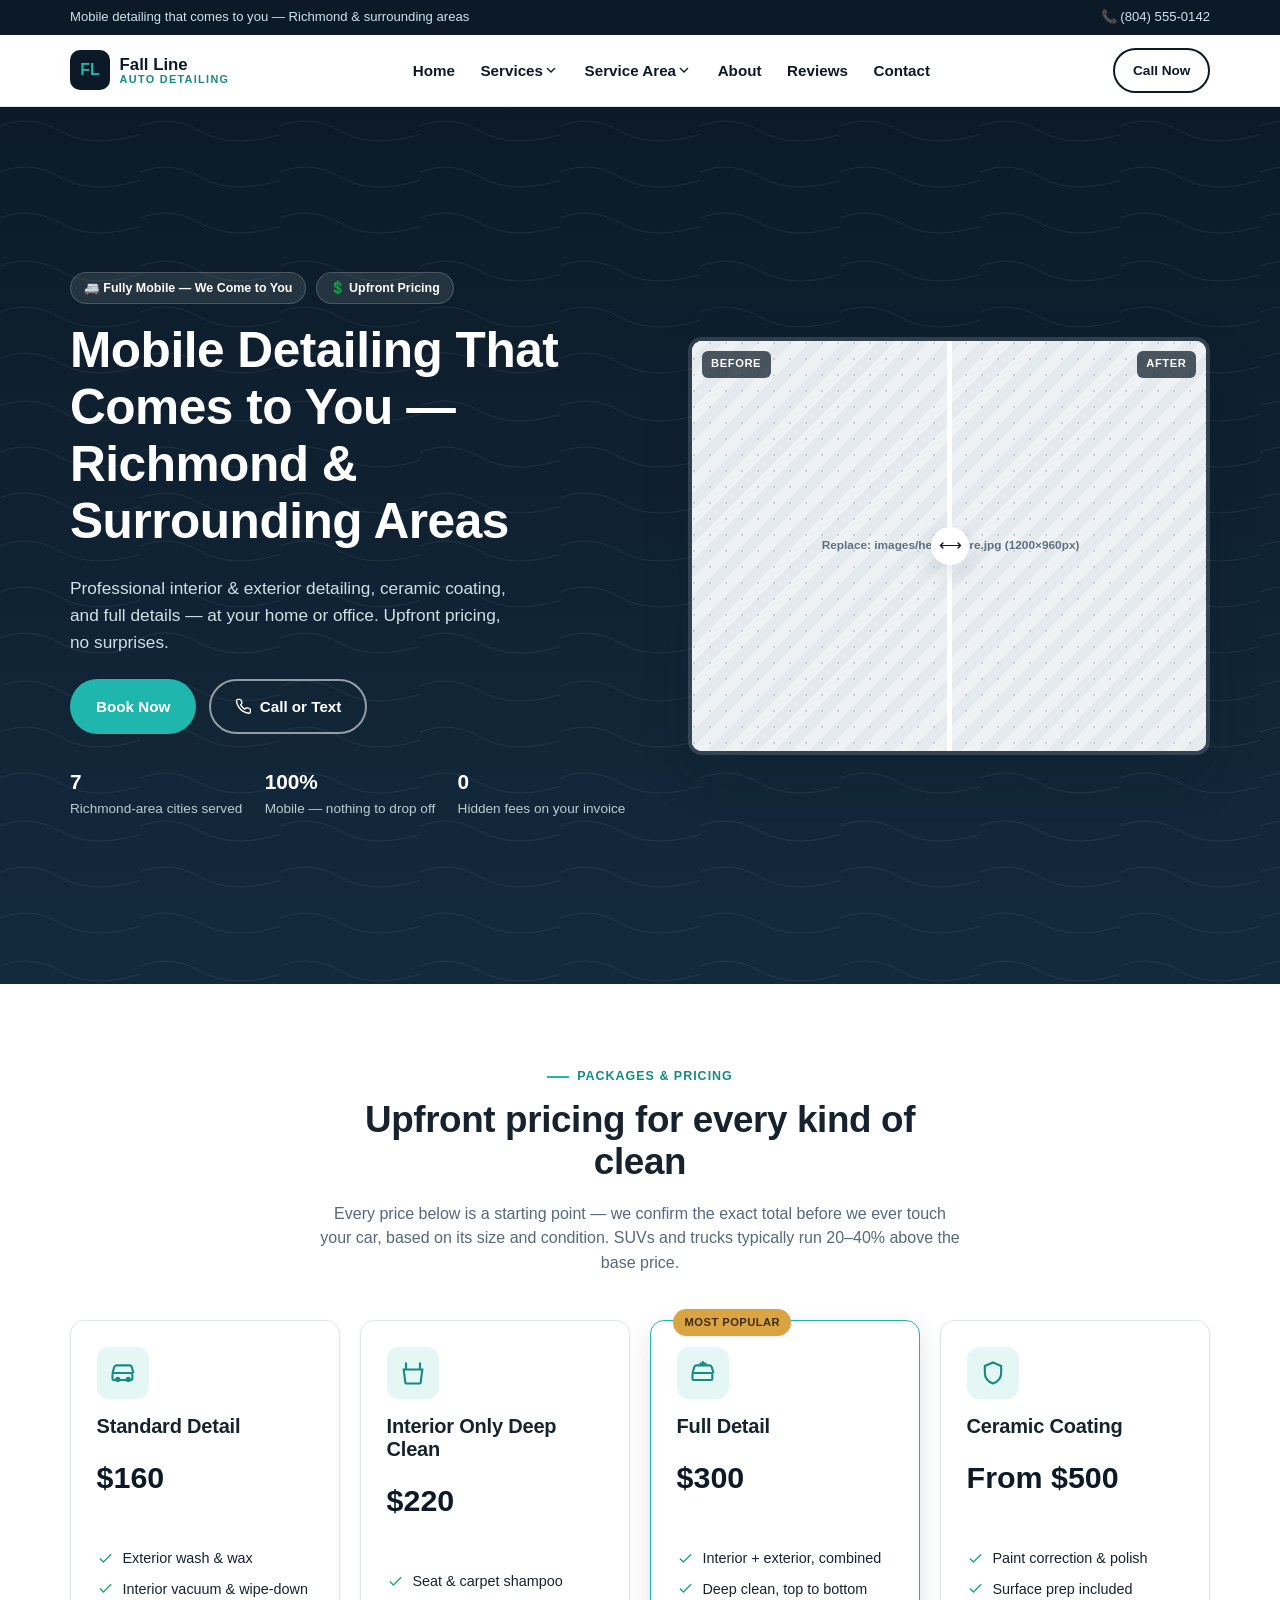
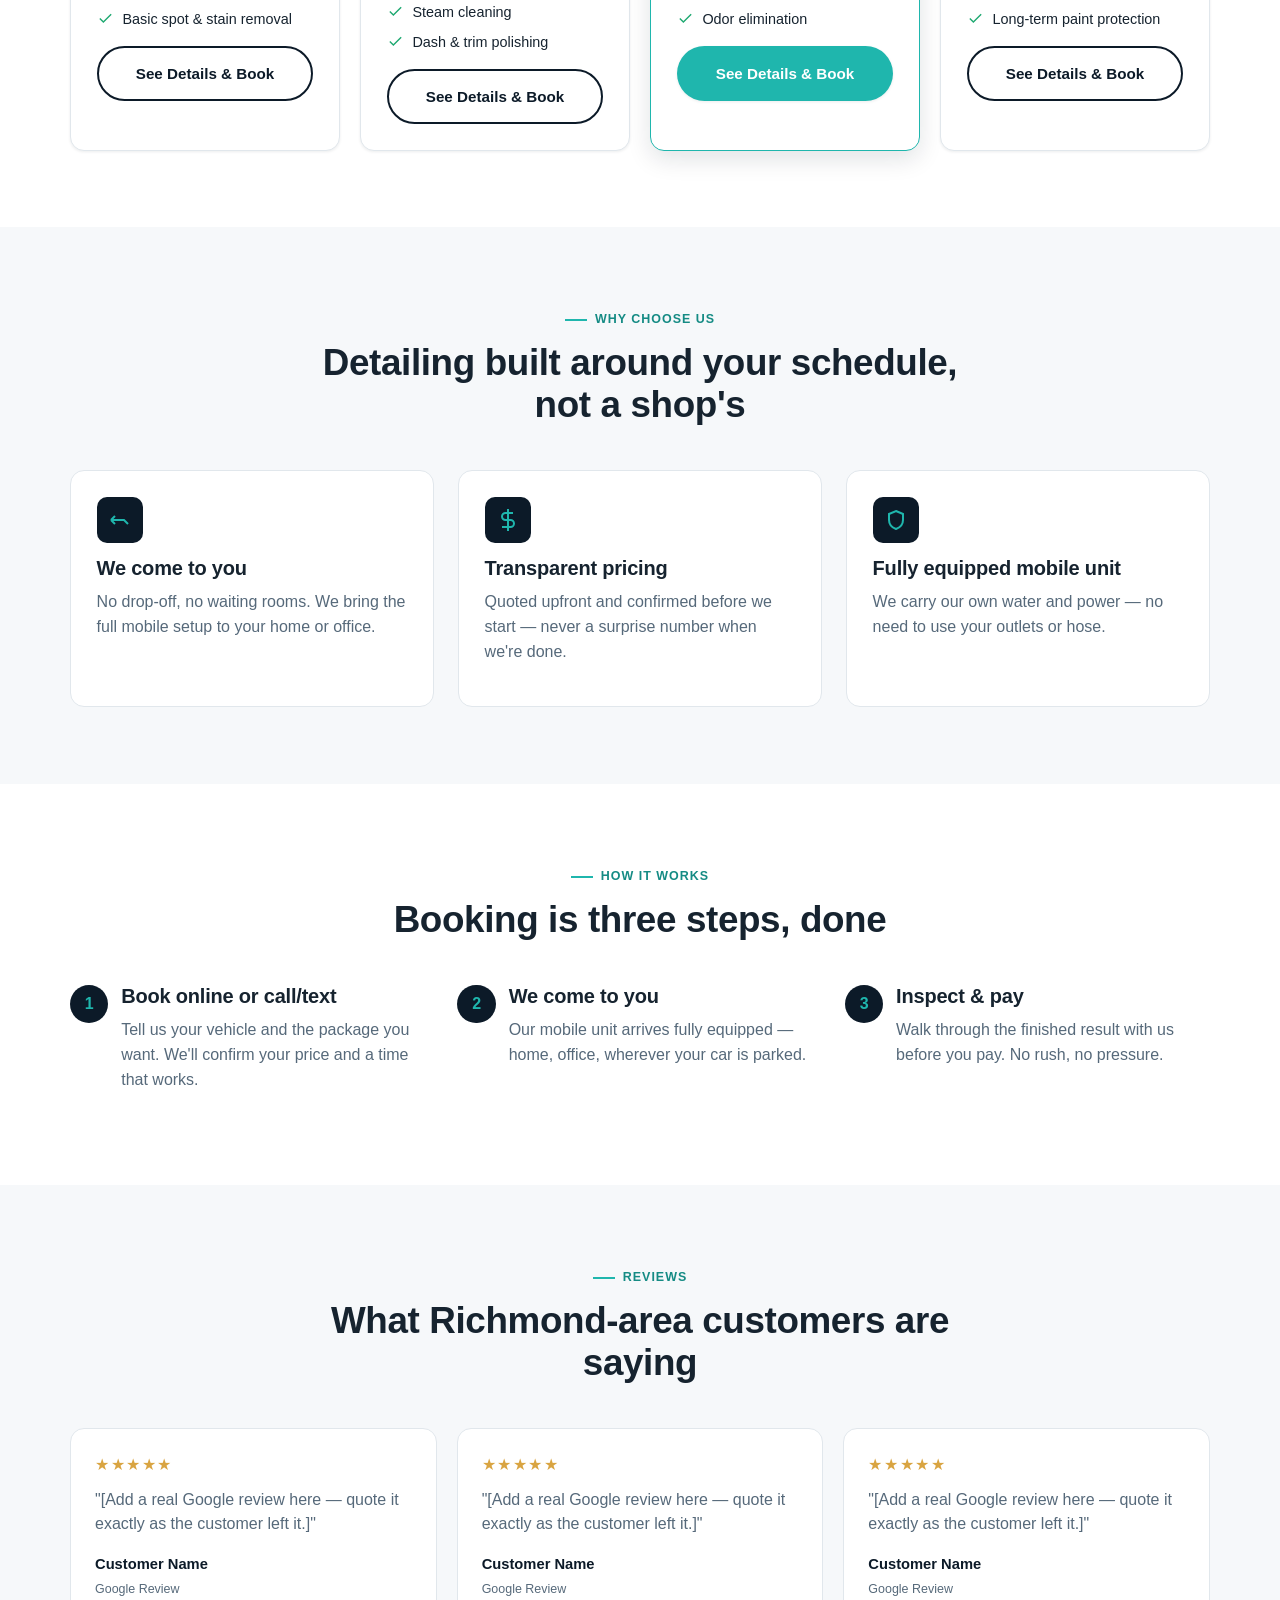
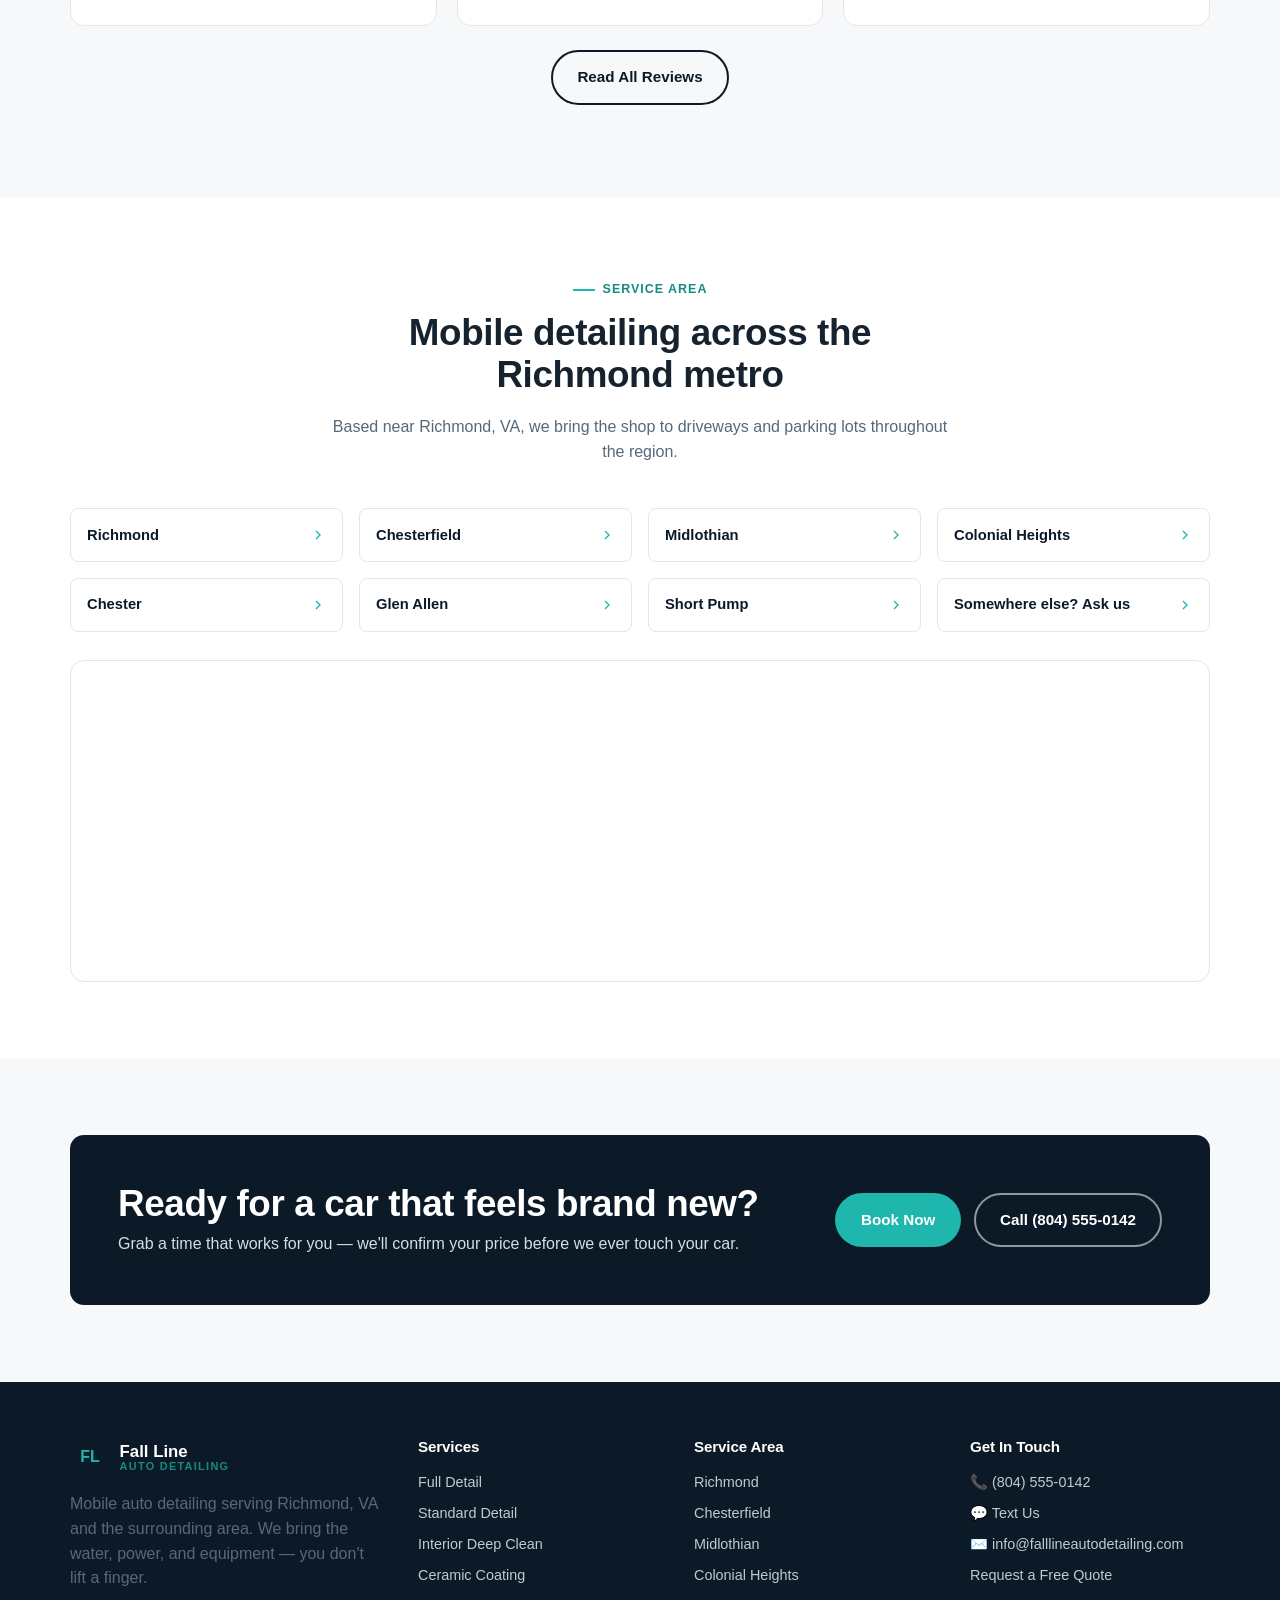
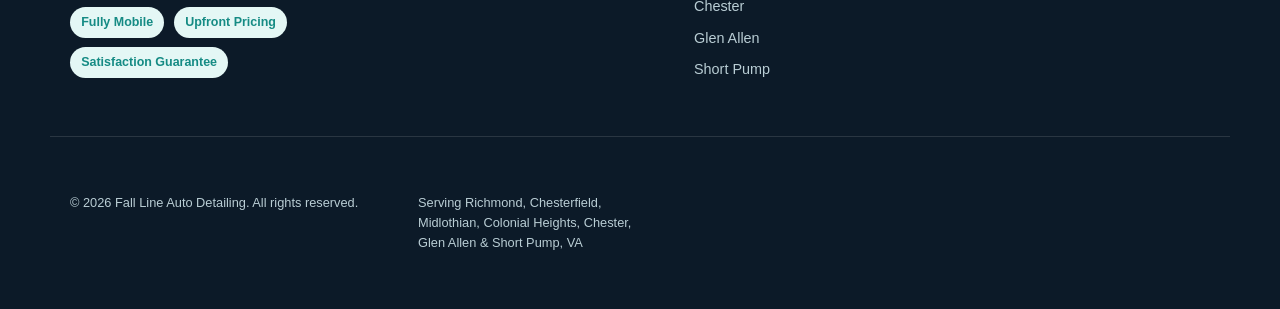
==== commit ef0951ee: "Fix desktop nav layout bug and tighten mobile styling Moved the primary nav inside the header row so" ====
--- a/index.html
+++ b/index.html
@@ -37,16 +37,7 @@
       <span class="logo-mark">FL</span>
       <span class="logo-text"><strong>Fall Line</strong><span>Auto Detailing</span></span>
     </a>
-    <div class="nav-actions">
-      <a class="btn btn-outline btn-sm" href="tel:+18045550142">Call Now</a>
-      <button class="nav-toggle" type="button" data-nav-toggle aria-label="Open menu">
-        <svg viewBox="0 0 24 24" fill="none" stroke="currentColor" stroke-width="2"><path d="M3 6h18M3 12h18M3 18h18"/></svg>
-      </button>
-    </div>
-  </div>
-</header>
-<div class="nav-overlay" data-nav-overlay></div>
-<nav class="main-nav" data-nav aria-label="Primary">
+    <nav class="main-nav" data-nav aria-label="Primary">
   <button class="nav-close" type="button" data-nav-close aria-label="Close menu">
     <svg viewBox="0 0 24 24" fill="none" stroke="currentColor" stroke-width="2"><path d="M6 6l12 12M18 6L6 18"/></svg>
   </button>
@@ -82,6 +73,15 @@
     <a class="btn btn-primary btn-block" href="contact.html">Book Now</a>
   </div>
 </nav>
+    <div class="nav-actions">
+      <a class="btn btn-outline btn-sm" href="tel:+18045550142">Call Now</a>
+      <button class="nav-toggle" type="button" data-nav-toggle aria-label="Open menu">
+        <svg viewBox="0 0 24 24" fill="none" stroke="currentColor" stroke-width="2"><path d="M3 6h18M3 12h18M3 18h18"/></svg>
+      </button>
+    </div>
+  </div>
+</header>
+<div class="nav-overlay" data-nav-overlay></div>
 
 <main id="main">
 
--- a/css/style.css
+++ b/css/style.css
@@ -175,7 +175,7 @@
   .nav-group:hover .nav-sub, .nav-group.is-open .nav-sub { display: block; }
   .nav-sub li a { border-radius: 6px; padding: .6rem .7rem; }
   .nav-sub li a:hover { background: var(--accent-soft); }
-  .nav-cta { flex-direction: row; margin: 0; }
+  .nav-cta { display: none; } /* redundant with header's Call Now + page CTAs once nav sits inline */
 }
 
 /* -------------------------------------------------- sticky mobile bar --- */
@@ -192,8 +192,18 @@
 .mobile-action-bar a:last-child { border-right: none; background: var(--accent); }
 .mobile-action-bar svg { width: 20px; height: 20px; }
 @media (min-width: 960px) { .mobile-action-bar { display: none; } }
-body { padding-bottom: 64px; }
+body { padding-bottom: 70px; }
 @media (min-width: 960px) { body { padding-bottom: 0; } }
+
+/* tighten the header on very small phones so logo + call button + hamburger
+   never crowd or wrap onto two lines */
+@media (max-width: 380px) {
+  .nav-row { gap: .5rem; padding-block: .65rem; }
+  .logo-mark { width: 34px; height: 34px; font-size: .85rem; }
+  .logo-text strong { font-size: .92rem; }
+  .logo-text span { font-size: .58rem; letter-spacing: .08em; }
+  .nav-actions .btn-sm { padding: .5rem .75rem; font-size: .78rem; }
+}
 
 /* -------------------------------------------------- hero ---------------- */
 .hero {
@@ -213,7 +223,7 @@
 .hero h1 { color: #fff; max-width: 18ch; }
 .hero .lede { color: #cfe0e6; font-size: 1.08rem; max-width: 46ch; }
 .hero-ctas { display: flex; flex-wrap: wrap; gap: .8rem; margin-top: 1.5rem; }
-.hero-trust { display: flex; flex-wrap: wrap; gap: 1.4rem; margin-top: 2rem; font-size: .85rem; color: #b9cdd4; }
+.hero-trust { display: flex; flex-wrap: wrap; gap: .9rem 1.4rem; margin-top: 2rem; font-size: .85rem; color: #b9cdd4; }
 .hero-trust strong { color: #fff; display: block; font-size: 1.3rem; font-family: var(--font-head); }
 
 /* Before/after compare */
@@ -337,6 +347,8 @@
 
 /* -------------------------------------------------- forms --------------- */
 .form-card { background: var(--surface); border: 1px solid var(--border); border-radius: var(--radius); padding: clamp(1.5rem, 4vw, 2.25rem); box-shadow: var(--shadow-sm); }
+.calendly-embed { background: var(--surface); border: 1px solid var(--border); border-radius: var(--radius); padding: clamp(.5rem, 2vw, 1rem); box-shadow: var(--shadow-sm); max-width: 820px; margin-inline: auto; }
+.calendly-embed .calendly-inline-widget { width: 100%; }
 .form-grid { display: grid; gap: 1rem; grid-template-columns: 1fr; }
 @media (min-width: 640px) { .form-grid.two-col { grid-template-columns: 1fr 1fr; } }
 .field { display: flex; flex-direction: column; gap: .4rem; }
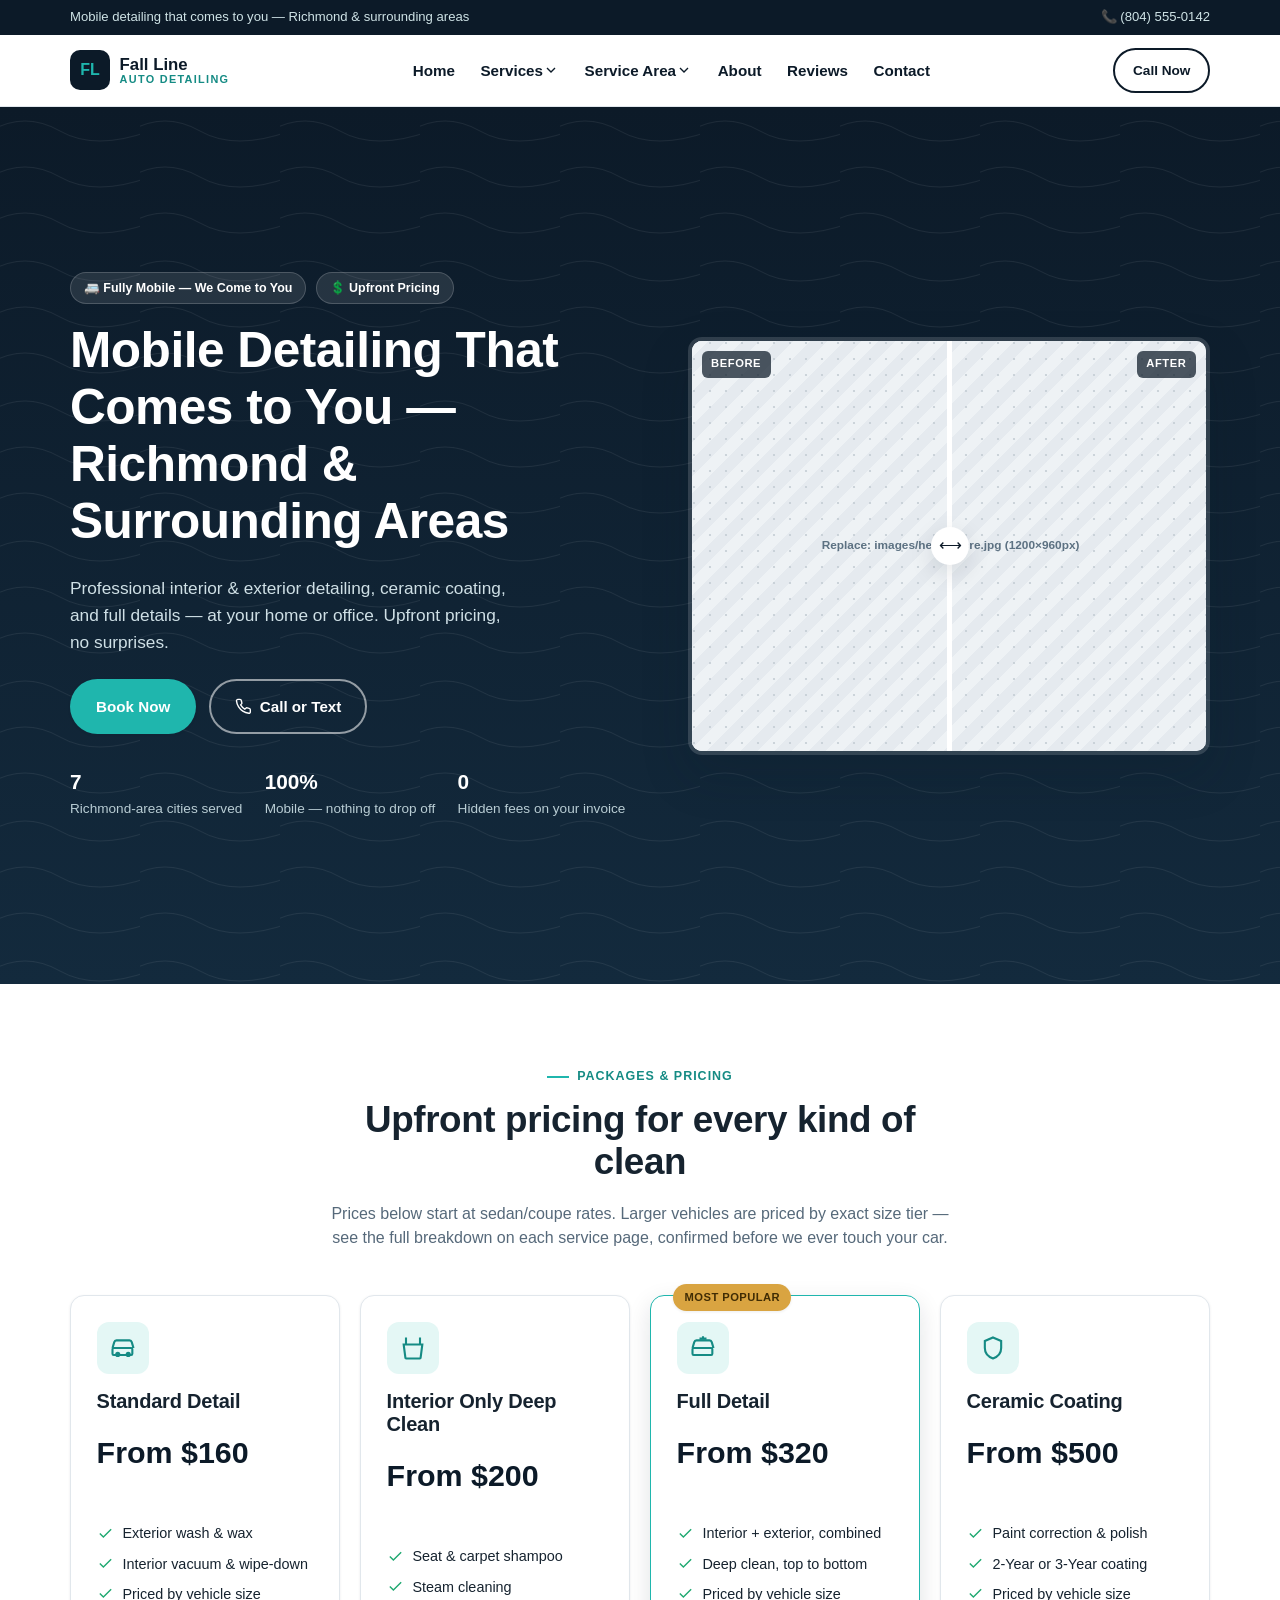
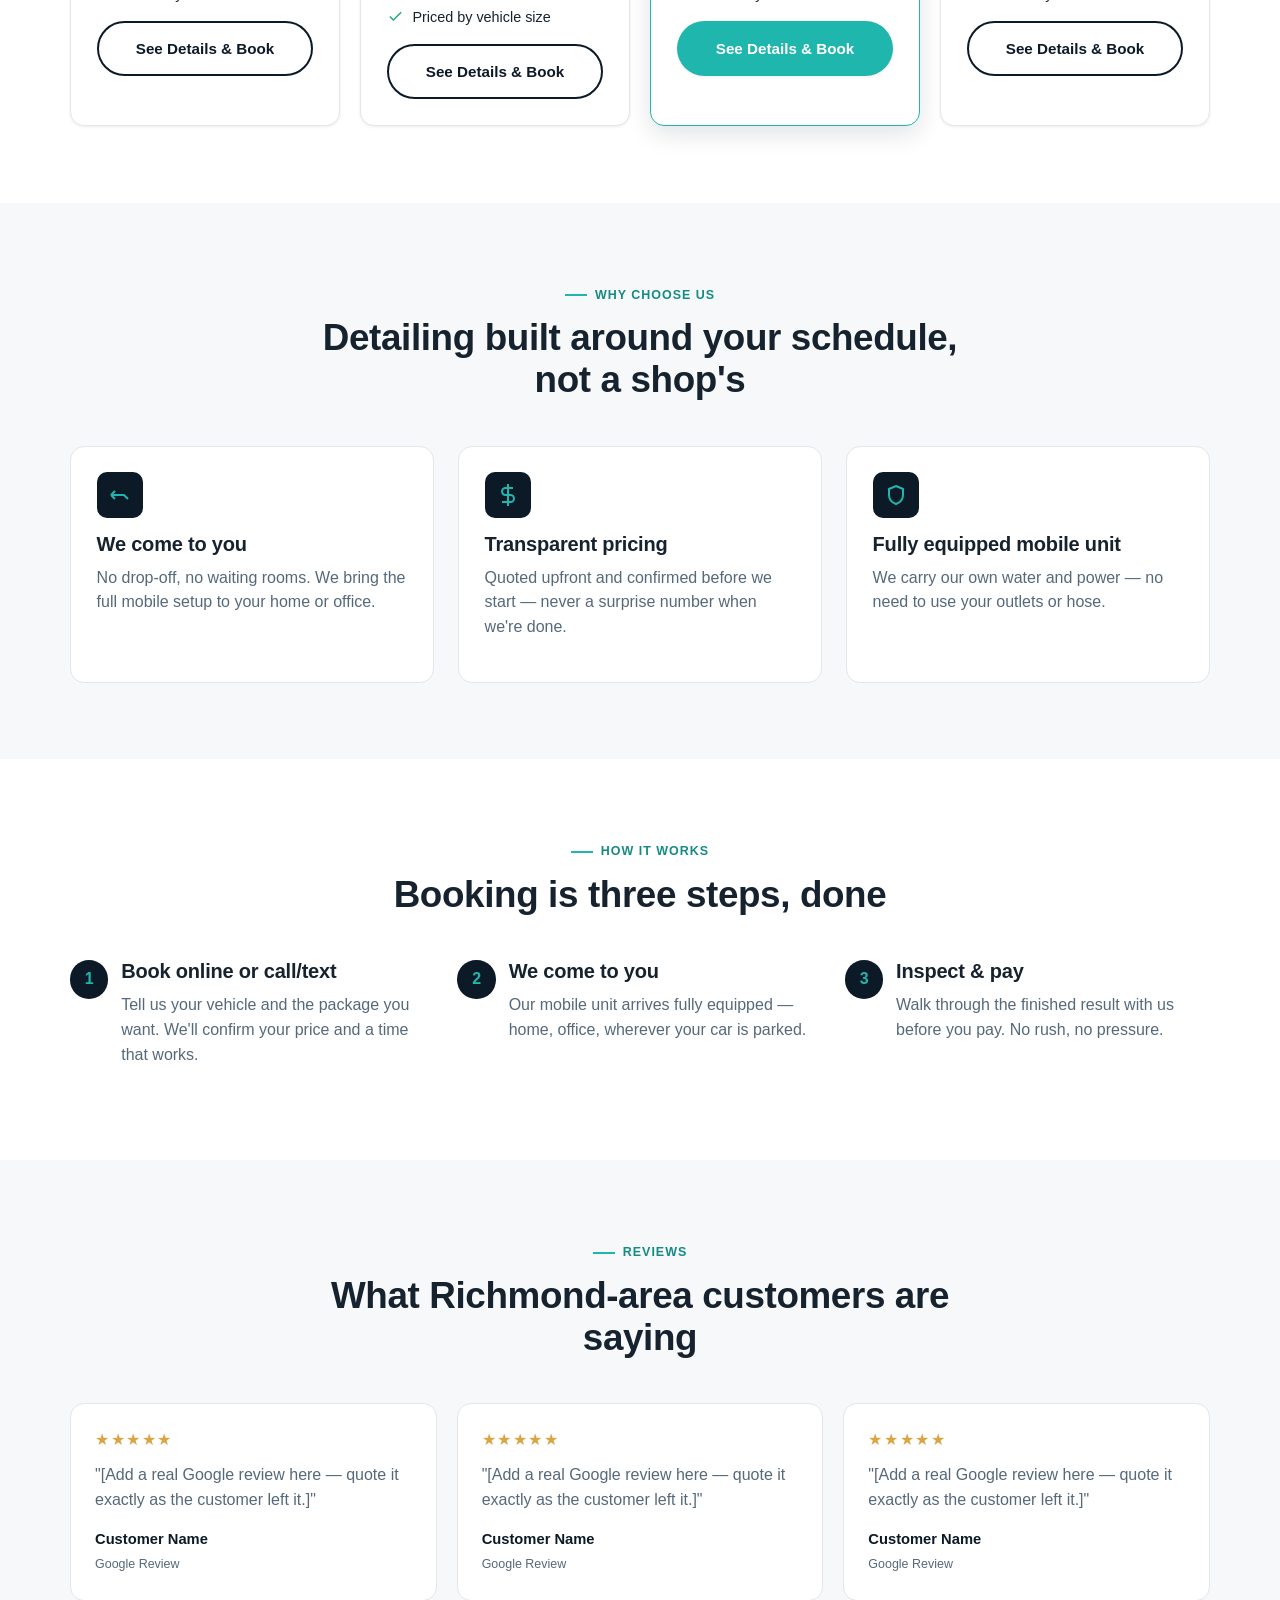
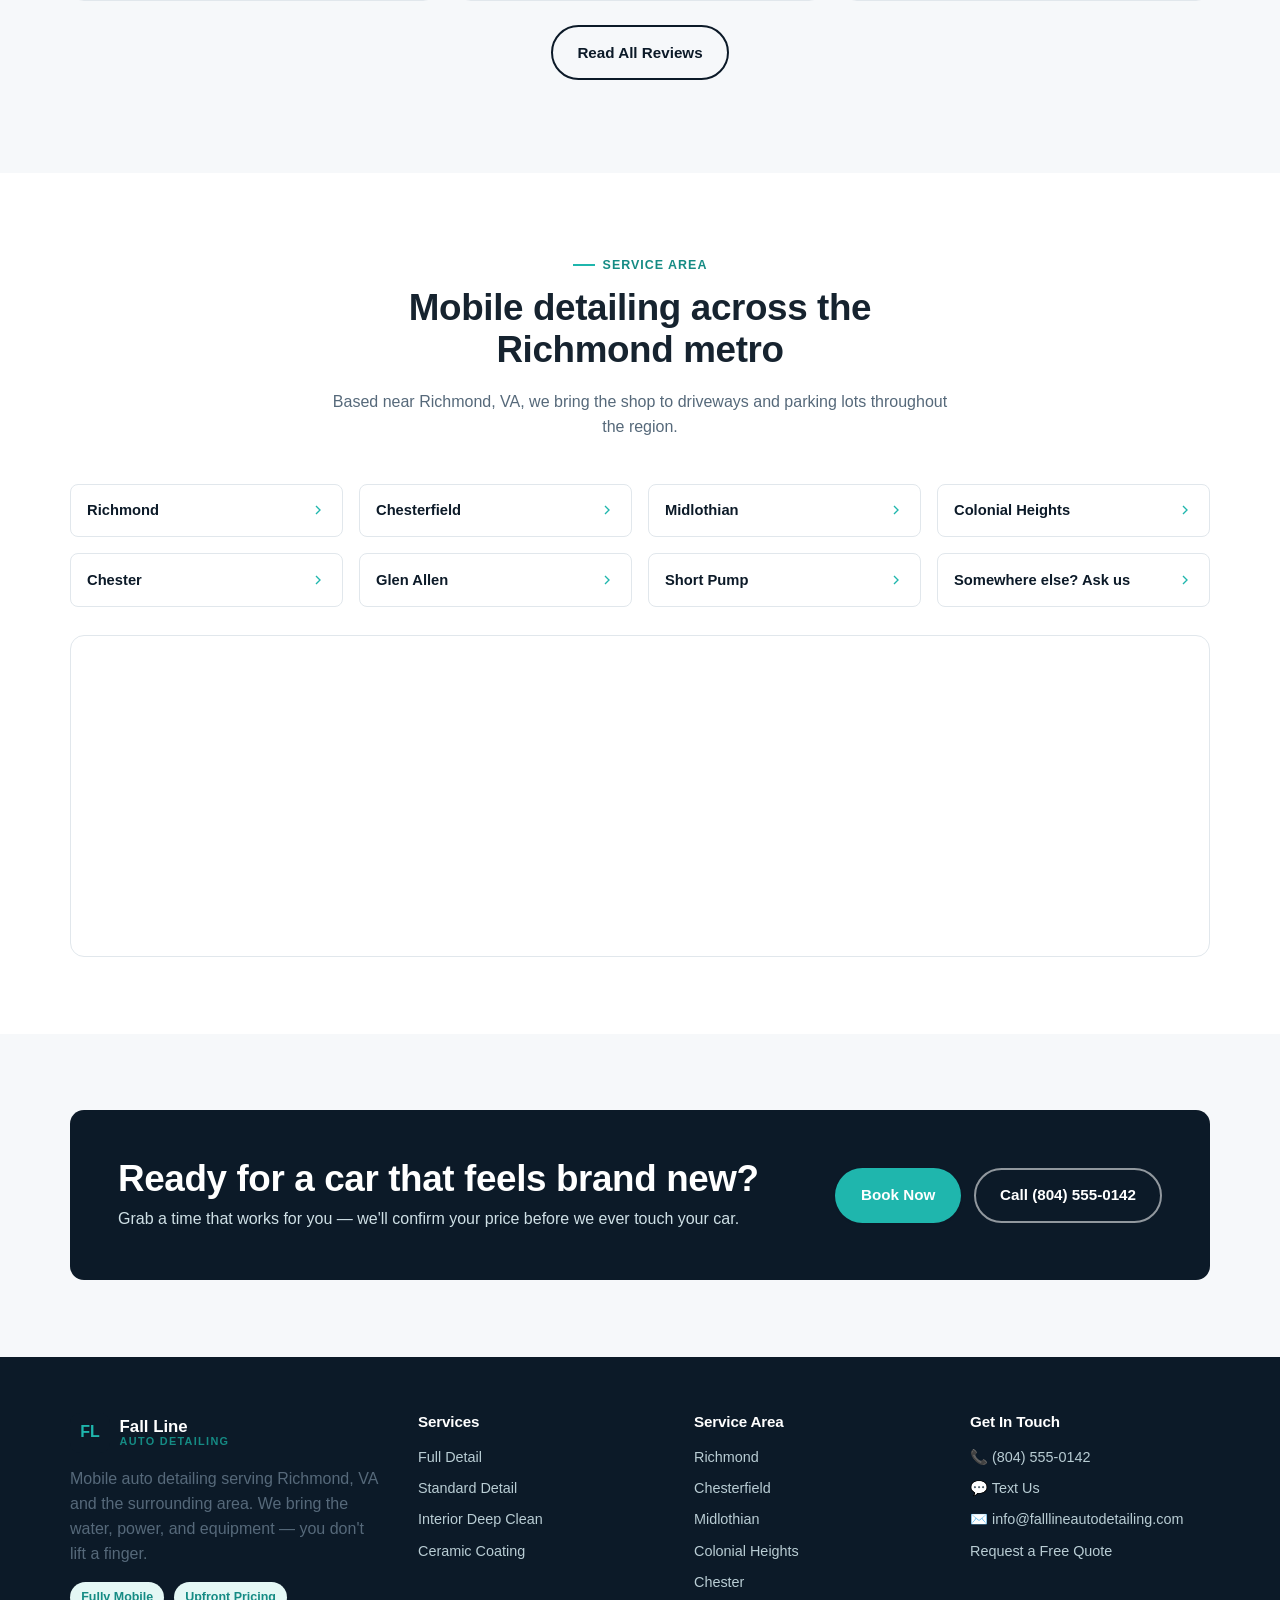
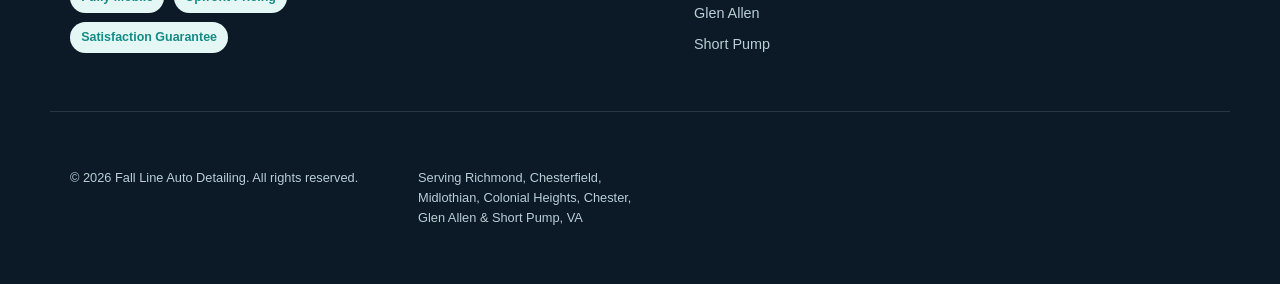
==== commit f8d87931: "Switch to vehicle-size-tiered pricing across all packages Replaces flat per-package prices with full" ====
--- a/index.html
+++ b/index.html
@@ -131,7 +131,7 @@
       <div class="section-head center">
         <span class="eyebrow">Packages &amp; Pricing</span>
         <h2>Upfront pricing for every kind of clean</h2>
-        <p>Every price below is a starting point — we confirm the exact total before we ever touch your car, based on its size and condition. SUVs and trucks typically run 20–40% above the base price.</p>
+        <p>Prices below start at sedan/coupe rates. Larger vehicles are priced by exact size tier — see the full breakdown on each service page, confirmed before we ever touch your car.</p>
       </div>
       <div class="packages-grid">
 
@@ -140,11 +140,11 @@
             <svg viewBox="0 0 24 24" fill="none" stroke="currentColor" stroke-width="1.8"><path d="M3 12l1.5-5A2 2 0 0 1 6.4 5.5h11.2A2 2 0 0 1 19.5 7L21 12M5 12h14a1 1 0 0 1 1 1v4a1 1 0 0 1-1 1H4a1 1 0 0 1-1-1v-4a1 1 0 0 1 1-1Z"/><circle cx="7.5" cy="17.5" r="1.3"/><circle cx="16.5" cy="17.5" r="1.3"/></svg>
           </div>
           <h3>Standard Detail</h3>
-          <p class="package-price">$160</p>
+          <p class="package-price">From $160</p>
           <ul class="package-list">
             <li><svg viewBox="0 0 24 24" fill="none" stroke="currentColor" stroke-width="2"><path d="M20 6L9 17l-5-5"/></svg>Exterior wash &amp; wax</li>
             <li><svg viewBox="0 0 24 24" fill="none" stroke="currentColor" stroke-width="2"><path d="M20 6L9 17l-5-5"/></svg>Interior vacuum &amp; wipe-down</li>
-            <li><svg viewBox="0 0 24 24" fill="none" stroke="currentColor" stroke-width="2"><path d="M20 6L9 17l-5-5"/></svg>Basic spot &amp; stain removal</li>
+            <li><svg viewBox="0 0 24 24" fill="none" stroke="currentColor" stroke-width="2"><path d="M20 6L9 17l-5-5"/></svg>Priced by vehicle size</li>
           </ul>
           <a class="btn btn-outline btn-block" href="services/standard-detail.html">See Details &amp; Book</a>
         </article>
@@ -154,11 +154,11 @@
             <svg viewBox="0 0 24 24" fill="none" stroke="currentColor" stroke-width="1.8"><path d="M6 3v6M18 3v6M4 9h16l-1.5 11.5a1 1 0 0 1-1 .5H6.5a1 1 0 0 1-1-.5L4 9Z"/></svg>
           </div>
           <h3>Interior Only Deep Clean</h3>
-          <p class="package-price">$220</p>
+          <p class="package-price">From $200</p>
           <ul class="package-list">
             <li><svg viewBox="0 0 24 24" fill="none" stroke="currentColor" stroke-width="2"><path d="M20 6L9 17l-5-5"/></svg>Seat &amp; carpet shampoo</li>
             <li><svg viewBox="0 0 24 24" fill="none" stroke="currentColor" stroke-width="2"><path d="M20 6L9 17l-5-5"/></svg>Steam cleaning</li>
-            <li><svg viewBox="0 0 24 24" fill="none" stroke="currentColor" stroke-width="2"><path d="M20 6L9 17l-5-5"/></svg>Dash &amp; trim polishing</li>
+            <li><svg viewBox="0 0 24 24" fill="none" stroke="currentColor" stroke-width="2"><path d="M20 6L9 17l-5-5"/></svg>Priced by vehicle size</li>
           </ul>
           <a class="btn btn-outline btn-block" href="services/interior-deep-clean.html">See Details &amp; Book</a>
         </article>
@@ -169,11 +169,11 @@
             <svg viewBox="0 0 24 24" fill="none" stroke="currentColor" stroke-width="1.8"><path d="M3 12l1.5-5A2 2 0 0 1 6.4 5.5h11.2A2 2 0 0 1 19.5 7L21 12M5 12h14a1 1 0 0 1 1 1v4a1 1 0 0 1-1 1H4a1 1 0 0 1-1-1v-4a1 1 0 0 1 1-1Z"/><path d="M12 2v2M9 4h6"/></svg>
           </div>
           <h3>Full Detail</h3>
-          <p class="package-price">$300</p>
+          <p class="package-price">From $320</p>
           <ul class="package-list">
             <li><svg viewBox="0 0 24 24" fill="none" stroke="currentColor" stroke-width="2"><path d="M20 6L9 17l-5-5"/></svg>Interior + exterior, combined</li>
             <li><svg viewBox="0 0 24 24" fill="none" stroke="currentColor" stroke-width="2"><path d="M20 6L9 17l-5-5"/></svg>Deep clean, top to bottom</li>
-            <li><svg viewBox="0 0 24 24" fill="none" stroke="currentColor" stroke-width="2"><path d="M20 6L9 17l-5-5"/></svg>Odor elimination</li>
+            <li><svg viewBox="0 0 24 24" fill="none" stroke="currentColor" stroke-width="2"><path d="M20 6L9 17l-5-5"/></svg>Priced by vehicle size</li>
           </ul>
           <a class="btn btn-primary btn-block" href="services/full-detail.html">See Details &amp; Book</a>
         </article>
@@ -186,8 +186,8 @@
           <p class="package-price">From $500</p>
           <ul class="package-list">
             <li><svg viewBox="0 0 24 24" fill="none" stroke="currentColor" stroke-width="2"><path d="M20 6L9 17l-5-5"/></svg>Paint correction &amp; polish</li>
-            <li><svg viewBox="0 0 24 24" fill="none" stroke="currentColor" stroke-width="2"><path d="M20 6L9 17l-5-5"/></svg>Surface prep included</li>
-            <li><svg viewBox="0 0 24 24" fill="none" stroke="currentColor" stroke-width="2"><path d="M20 6L9 17l-5-5"/></svg>Long-term paint protection</li>
+            <li><svg viewBox="0 0 24 24" fill="none" stroke="currentColor" stroke-width="2"><path d="M20 6L9 17l-5-5"/></svg>2-Year or 3-Year coating</li>
+            <li><svg viewBox="0 0 24 24" fill="none" stroke="currentColor" stroke-width="2"><path d="M20 6L9 17l-5-5"/></svg>Priced by vehicle size</li>
           </ul>
           <a class="btn btn-outline btn-block" href="services/ceramic-coating.html">See Details &amp; Book</a>
         </article>
--- a/css/style.css
+++ b/css/style.css
@@ -347,8 +347,8 @@
 
 /* -------------------------------------------------- forms --------------- */
 .form-card { background: var(--surface); border: 1px solid var(--border); border-radius: var(--radius); padding: clamp(1.5rem, 4vw, 2.25rem); box-shadow: var(--shadow-sm); }
-.calendly-embed { background: var(--surface); border: 1px solid var(--border); border-radius: var(--radius); padding: clamp(.5rem, 2vw, 1rem); box-shadow: var(--shadow-sm); max-width: 820px; margin-inline: auto; }
-.calendly-embed .calendly-inline-widget { width: 100%; }
+.booking-embed { background: var(--surface); border: 1px solid var(--border); border-radius: var(--radius); padding: clamp(1.5rem, 4vw, 2.5rem); box-shadow: var(--shadow-sm); max-width: 820px; margin-inline: auto; }
+.booking-embed .calendly-inline-widget { width: 100%; }
 .form-grid { display: grid; gap: 1rem; grid-template-columns: 1fr; }
 @media (min-width: 640px) { .form-grid.two-col { grid-template-columns: 1fr 1fr; } }
 .field { display: flex; flex-direction: column; gap: .4rem; }
@@ -391,6 +391,19 @@
 .badge-list span { background: var(--accent-soft); color: var(--accent-dark); font-size: .78rem; font-weight: 700; padding: .35rem .7rem; border-radius: 999px; }
 .local-callout { background: var(--accent-soft); border: 1px solid #bfe6e2; border-radius: var(--radius); padding: 1.25rem 1.5rem; font-size: .92rem; color: var(--ink); }
 
+/* -------------------------------------------------- pricing tier tables - */
+.tier-group-label { font-family: var(--font-head); font-weight: 700; font-size: .8rem; text-transform: uppercase; letter-spacing: .05em; color: var(--accent-dark); margin: 1.75rem 0 .6rem; }
+.tier-group-label:first-child { margin-top: 0; }
+.table-scroll { overflow-x: auto; -webkit-overflow-scrolling: touch; border: 1px solid var(--border); border-radius: var(--radius-sm); }
+.tier-table { width: 100%; min-width: 420px; border-collapse: collapse; background: var(--surface); }
+.tier-table th, .tier-table td { padding: .7rem .9rem; text-align: left; border-bottom: 1px solid var(--border); font-size: .9rem; }
+.tier-table tr:last-child td { border-bottom: none; }
+.tier-table th { font-family: var(--font-head); font-size: .74rem; text-transform: uppercase; letter-spacing: .04em; color: var(--text-muted); background: var(--bg); }
+.tier-table td:last-child, .tier-table th:last-child { text-align: right; }
+.tier-table td:last-child { font-weight: 700; color: var(--ink); white-space: nowrap; }
+.tier-table td:nth-child(2) { color: var(--text-muted); white-space: nowrap; }
+.tier-note { font-size: .82rem; color: var(--text-muted); margin-top: .6rem; }
+
 /* -------------------------------------------------- section variants ---- */
 .section-alt { background: var(--surface); }
 .section-dark { background: var(--ink); color: #fff; }
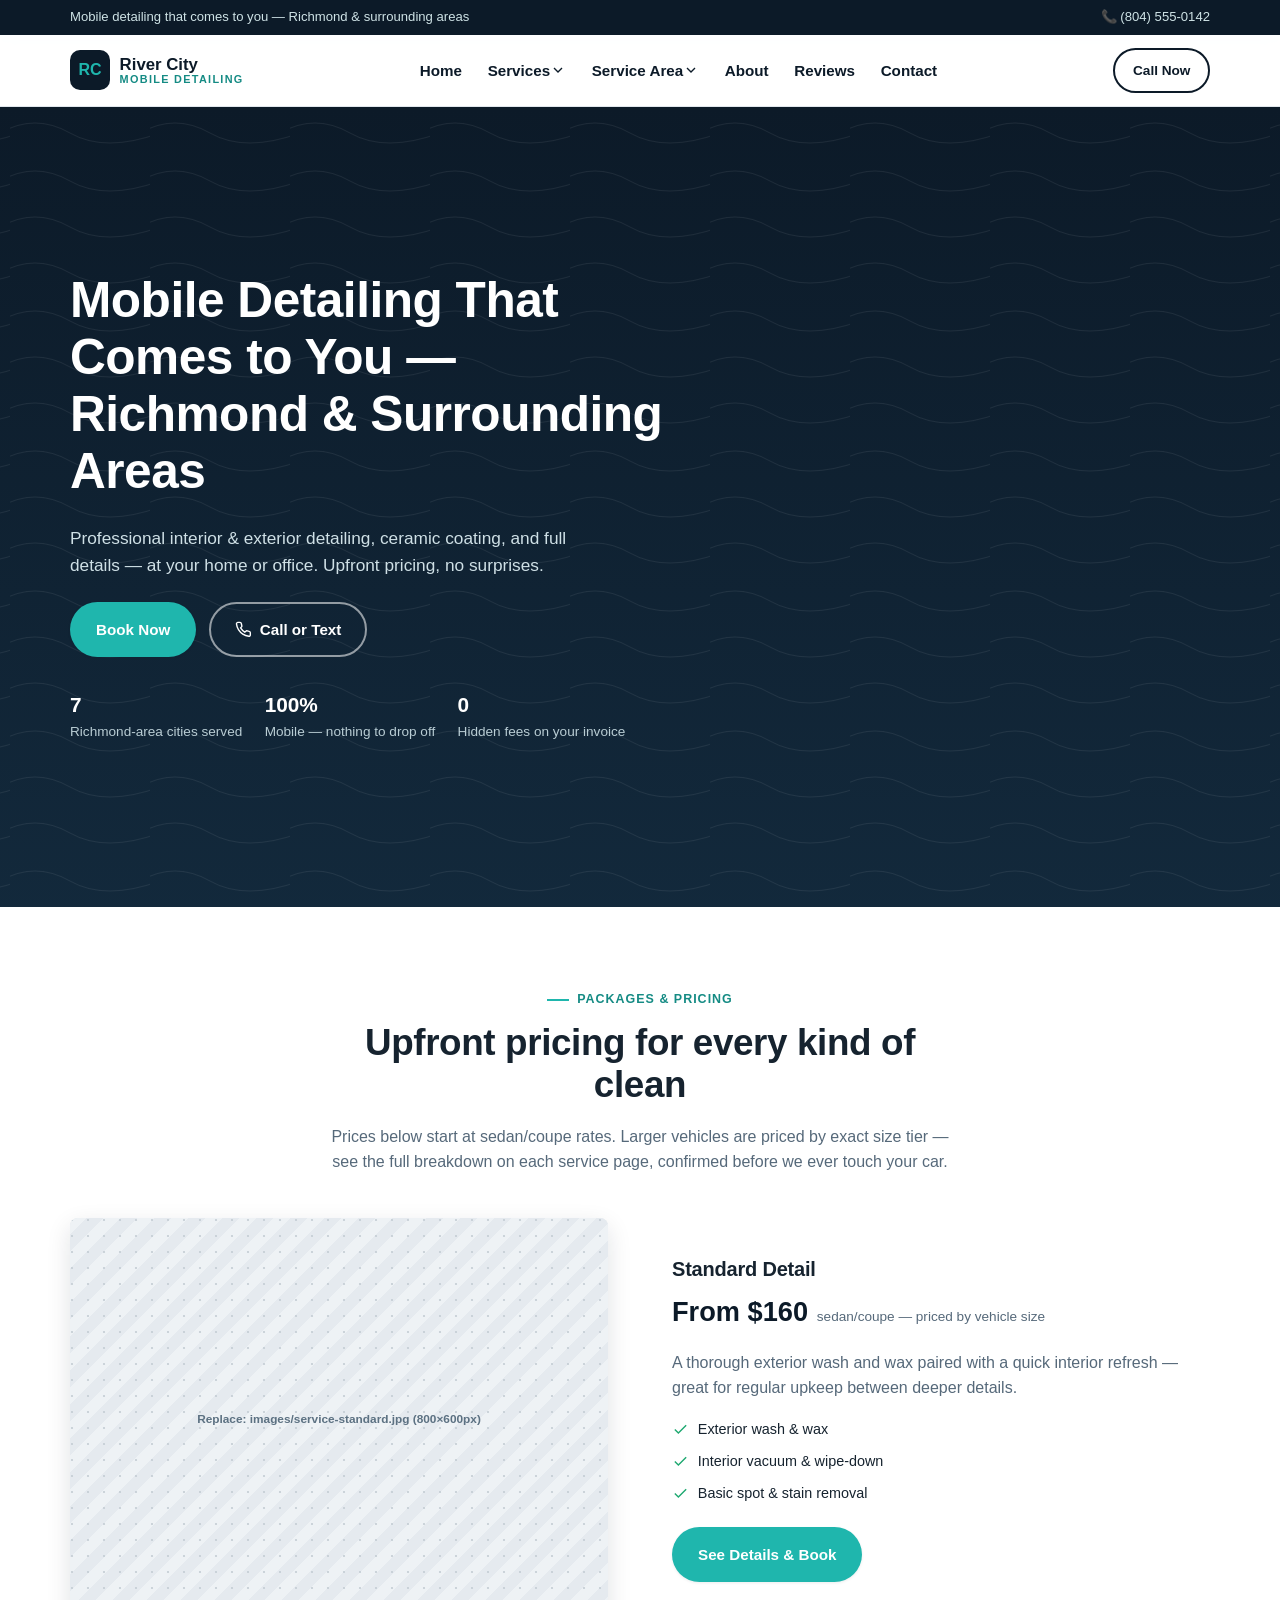
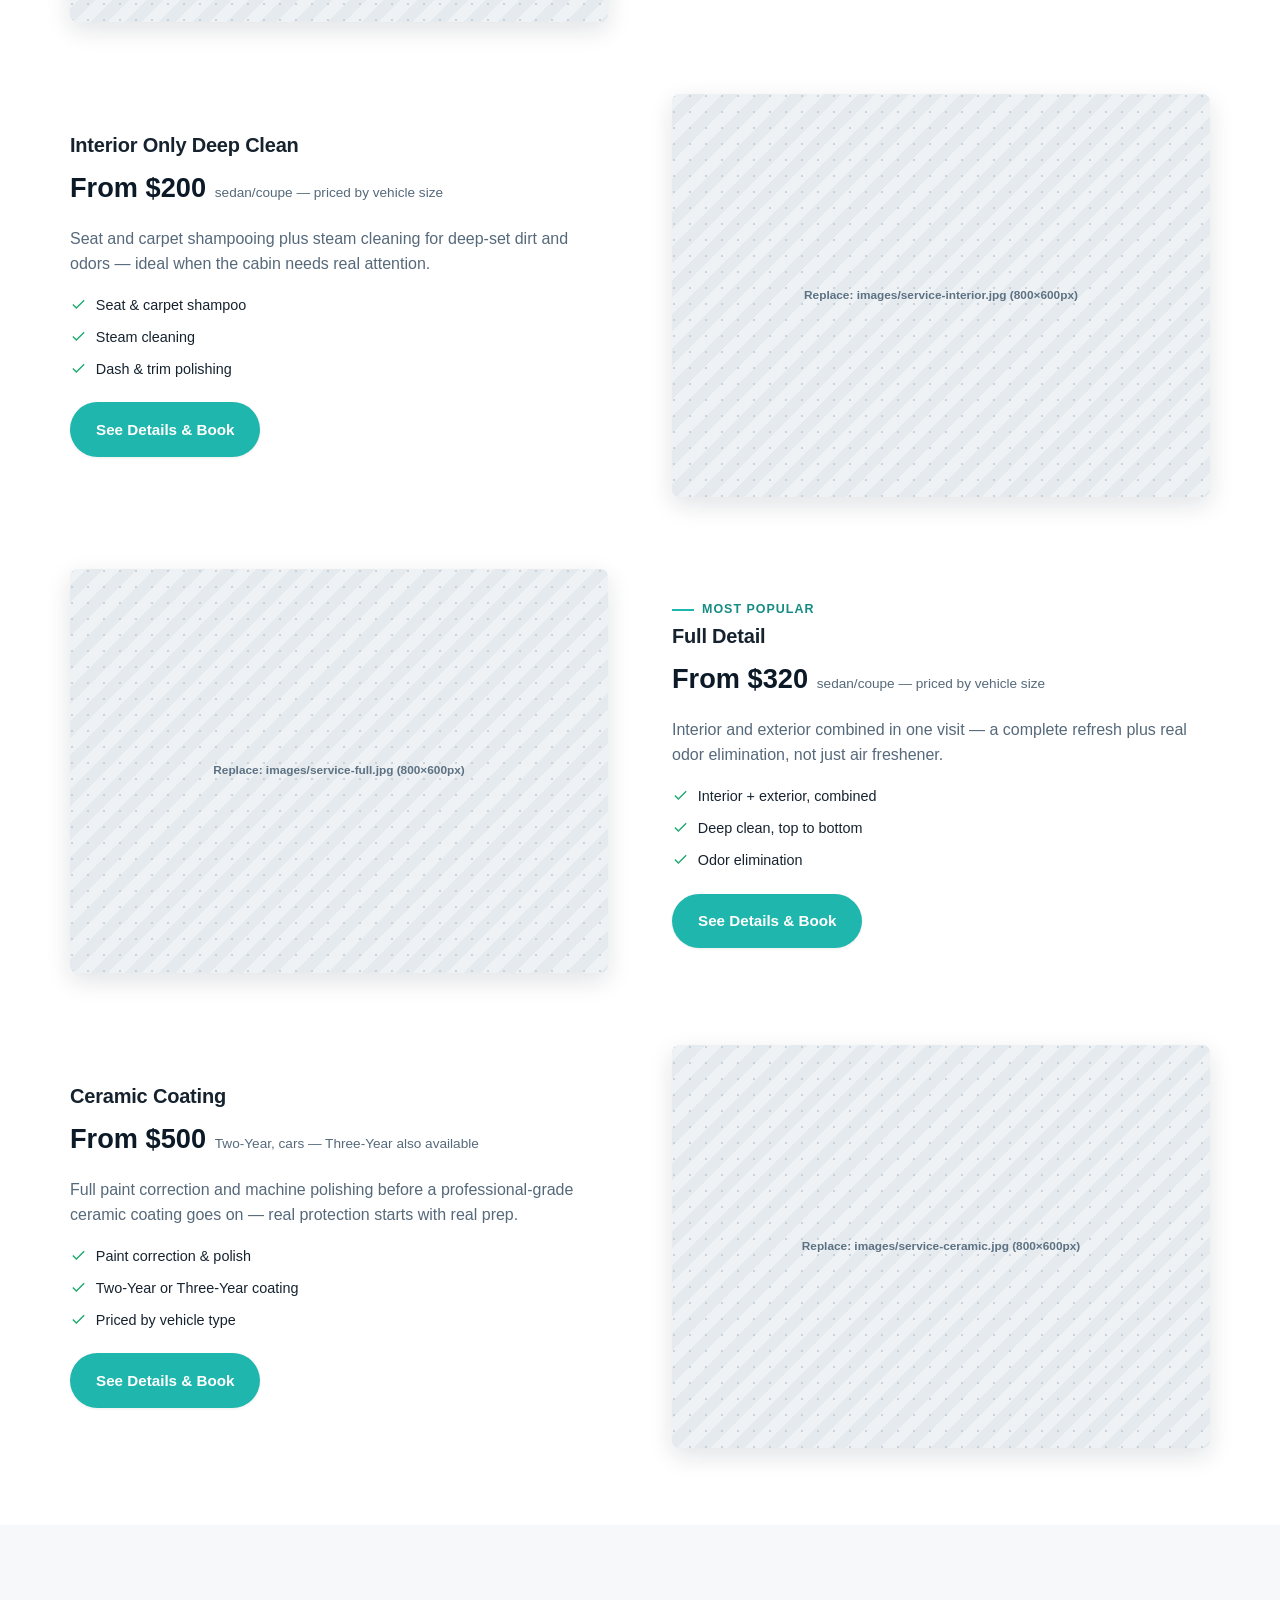
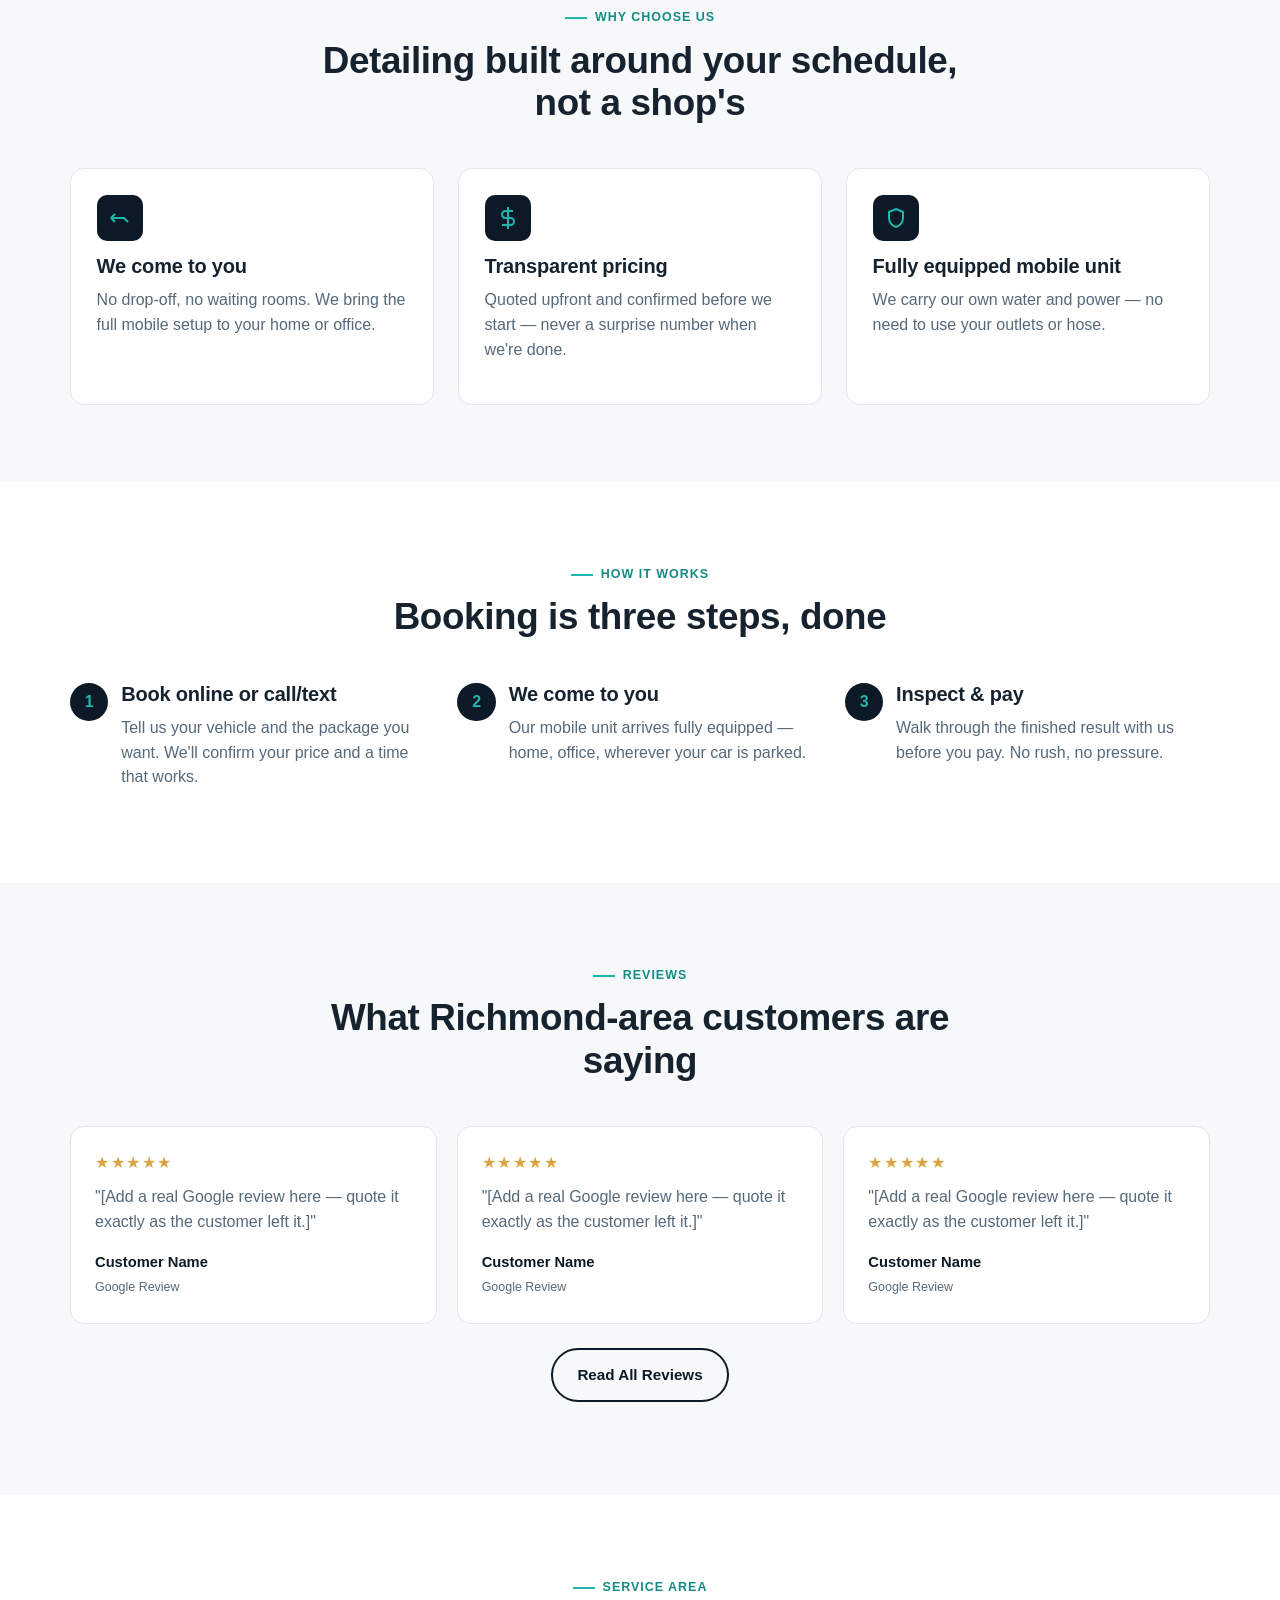
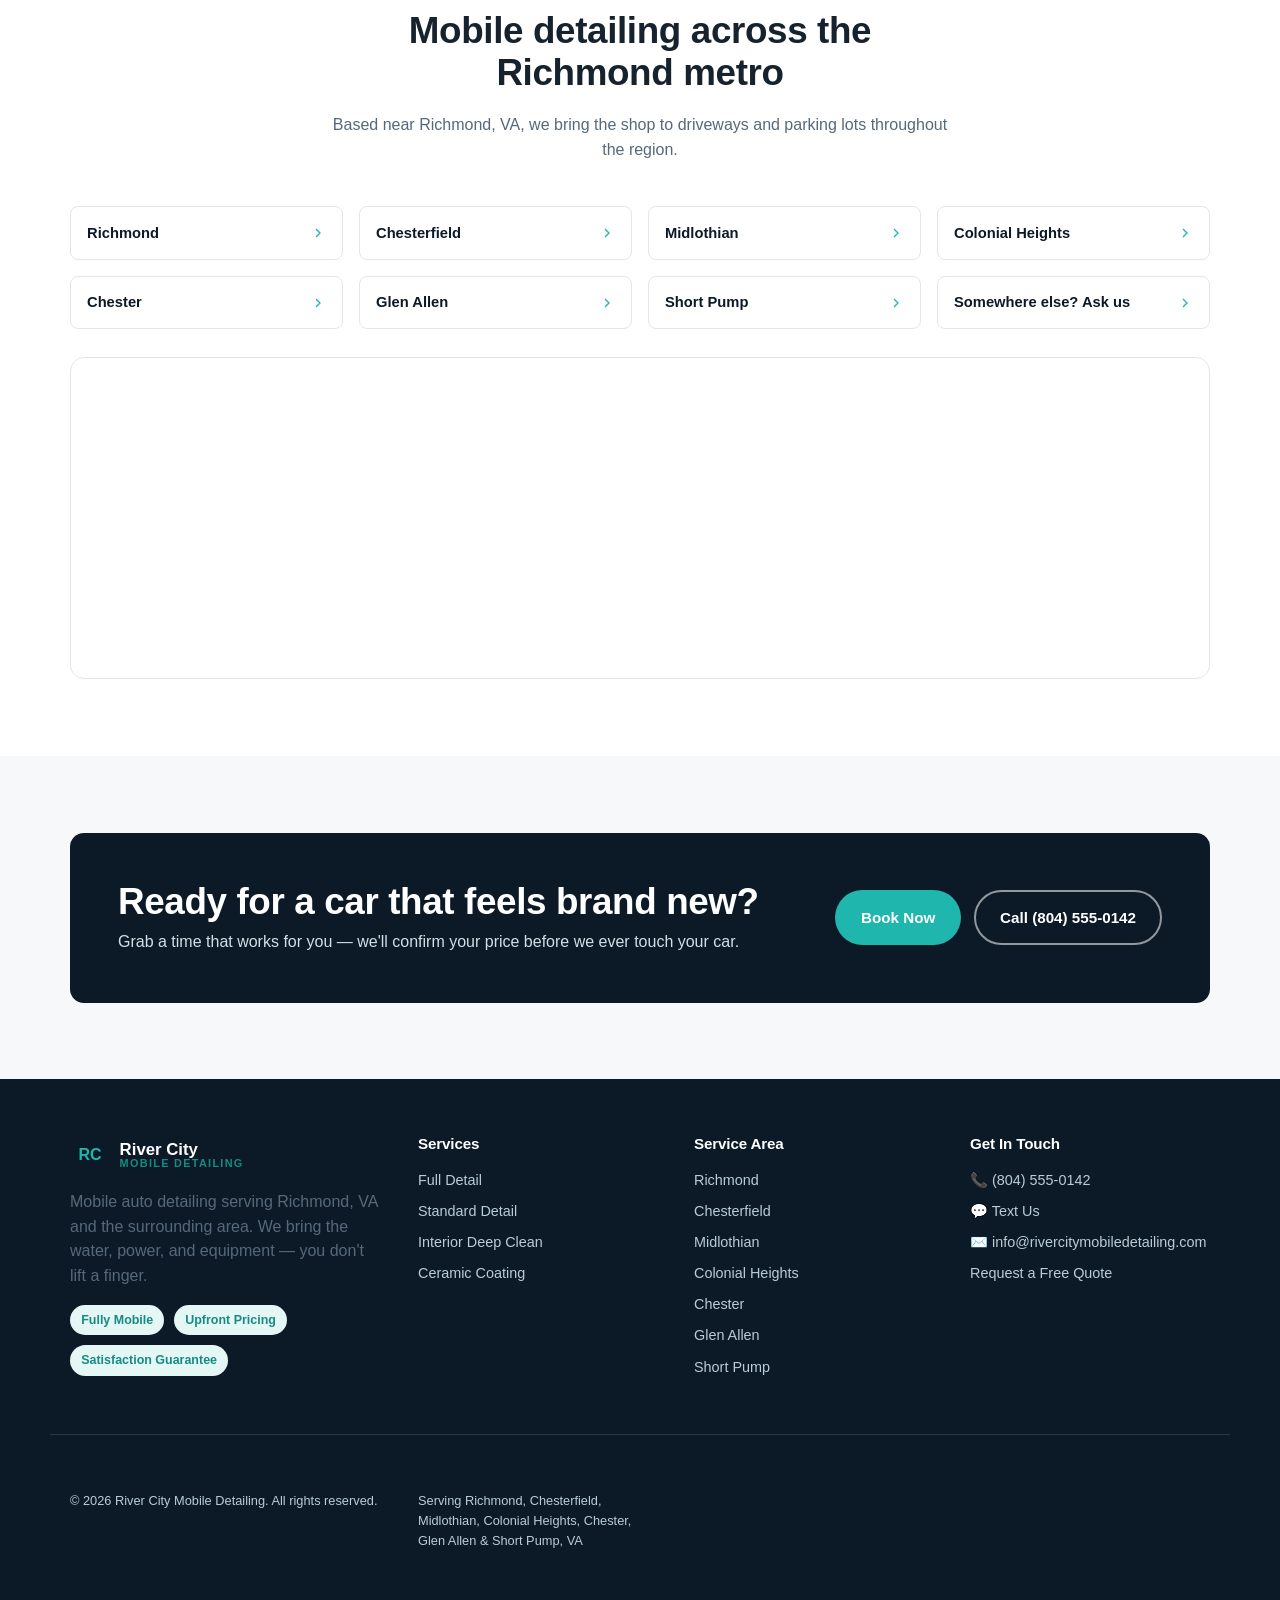
==== commit 9d3c8f0e: "Rebrand to River City Mobile Detailing; redesign hero and services; SEO overhaul - Global rename: Fa" ====
--- a/index.html
+++ b/index.html
@@ -3,21 +3,38 @@
 <head>
 <meta charset="UTF-8">
 <meta name="viewport" content="width=device-width, initial-scale=1.0">
-<title>Mobile Auto Detailing in Richmond, VA | Fall Line Auto Detailing</title>
-<meta name="description" content="Fall Line Auto Detailing brings professional mobile car detailing to your home or office in Richmond, Chesterfield, Midlothian & Short Pump, VA. Upfront pricing, no drop-off.">
-<link rel="icon" href="data:image/svg+xml,%3Csvg xmlns='http://www.w3.org/2000/svg' viewBox='0 0 64 64'%3E%3Crect width='64' height='64' rx='14' fill='%230c1a28'/%3E%3Ctext x='32' y='43' font-family='Arial,Helvetica,sans-serif' font-weight='700' font-size='26' fill='%231fb6ad' text-anchor='middle'%3EFL%3C/text%3E%3C/svg%3E">
-<link rel="canonical" href="https://www.falllineautodetailing.com/">
+<title>Mobile Auto Detailing in Richmond, VA | River City Mobile Detailing</title>
+<meta name="description" content="River City Mobile Detailing brings professional mobile car detailing to your home or office in Richmond, Chesterfield, Midlothian & Short Pump, VA. Upfront pricing, no drop-off.">
+<meta property="og:type" content="website">
+<meta property="og:title" content="Mobile Auto Detailing in Richmond, VA | River City Mobile Detailing">
+<meta property="og:description" content="Professional mobile car detailing to your home or office in Richmond, Chesterfield, Midlothian &amp; Short Pump, VA. Upfront pricing, no drop-off.">
+<meta property="og:url" content="https://www.rivercitymobiledetailing.com/">
+<meta property="og:image" content="https://www.rivercitymobiledetailing.com/images/og-image.jpg">
+<meta property="og:site_name" content="River City Mobile Detailing">
+<meta name="twitter:card" content="summary_large_image">
+<meta name="twitter:title" content="Mobile Auto Detailing in Richmond, VA | River City Mobile Detailing">
+<meta name="twitter:description" content="Professional mobile car detailing to your home or office in Richmond, Chesterfield, Midlothian &amp; Short Pump, VA. Upfront pricing, no drop-off.">
+<meta name="twitter:image" content="https://www.rivercitymobiledetailing.com/images/og-image.jpg">
+<link rel="icon" href="data:image/svg+xml,%3Csvg xmlns='http://www.w3.org/2000/svg' viewBox='0 0 64 64'%3E%3Crect width='64' height='64' rx='14' fill='%230c1a28'/%3E%3Ctext x='32' y='43' font-family='Arial,Helvetica,sans-serif' font-weight='700' font-size='26' fill='%231fb6ad' text-anchor='middle'%3ERC%3C/text%3E%3C/svg%3E">
+<link rel="canonical" href="https://www.rivercitymobiledetailing.com/">
 <link rel="stylesheet" href="css/style.css">
 <script type="application/ld+json">
 {
   "@context": "https://schema.org",
   "@type": "AutoDetailing",
-  "name": "Fall Line Auto Detailing",
-  "image": "https://www.falllineautodetailing.com/images/logo.png",
+  "name": "River City Mobile Detailing",
+  "description": "Mobile car detailing serving Richmond, VA and the surrounding area — interior and exterior detailing, ceramic coating, and full details at your home or office.",
+  "image": "https://www.rivercitymobiledetailing.com/images/logo.png",
   "telephone": "+1-804-555-0142",
   "priceRange": "$$",
   "areaServed": ["Richmond VA", "Chesterfield VA", "Midlothian VA", "Colonial Heights VA", "Chester VA", "Glen Allen VA", "Short Pump VA"],
-  "url": "https://www.falllineautodetailing.com/"
+  "makesOffer": [
+    { "@type": "Offer", "itemOffered": { "@type": "Service", "name": "Standard Detail" }, "priceCurrency": "USD", "price": "160" },
+    { "@type": "Offer", "itemOffered": { "@type": "Service", "name": "Interior Only Deep Clean" }, "priceCurrency": "USD", "price": "200" },
+    { "@type": "Offer", "itemOffered": { "@type": "Service", "name": "Full Detail" }, "priceCurrency": "USD", "price": "320" },
+    { "@type": "Offer", "itemOffered": { "@type": "Service", "name": "Ceramic Coating" }, "priceCurrency": "USD", "price": "500" }
+  ],
+  "url": "https://www.rivercitymobiledetailing.com/"
 }
 </script>
 </head>
@@ -34,8 +51,8 @@
 <header class="site-header">
   <div class="container nav-row">
     <a href="index.html" class="logo">
-      <span class="logo-mark">FL</span>
-      <span class="logo-text"><strong>Fall Line</strong><span>Auto Detailing</span></span>
+      <span class="logo-mark">RC</span>
+      <span class="logo-text"><strong>River City</strong><span>Mobile Detailing</span></span>
     </a>
     <nav class="main-nav" data-nav aria-label="Primary">
   <button class="nav-close" type="button" data-nav-close aria-label="Close menu">
@@ -88,10 +105,6 @@
   <section class="hero">
     <div class="container">
       <div>
-        <div class="hero-badges">
-          <span class="hero-badge">🚐 Fully Mobile — We Come to You</span>
-          <span class="hero-badge">💲 Upfront Pricing</span>
-        </div>
         <h1>Mobile Detailing That Comes to You — Richmond &amp; Surrounding Areas</h1>
         <p class="lede">Professional interior &amp; exterior detailing, ceramic coating, and full details — at your home or office. Upfront pricing, no surprises.</p>
         <div class="hero-ctas">
@@ -107,22 +120,6 @@
           <div><strong>0</strong>Hidden fees on your invoice</div>
         </div>
       </div>
-      <div class="compare" data-compare>
-        <div class="img-slot" style="--ar:5/4">
-          <img src="images/hero-before.jpg" alt="Car interior before mobile detailing in Richmond VA" loading="lazy">
-          <span class="img-slot-label">Replace: images/hero-before.jpg (1200×960px)</span>
-        </div>
-        <div class="after-wrap">
-          <div class="img-slot" style="--ar:5/4">
-            <img src="images/hero-after.jpg" alt="Car interior after mobile detailing in Richmond VA" loading="lazy">
-            <span class="img-slot-label">Replace: images/hero-after.jpg (1200×960px)</span>
-          </div>
-        </div>
-        <span class="compare-tag before-tag">Before</span>
-        <span class="compare-tag after-tag">After</span>
-        <span class="compare-handle"></span>
-        <input class="compare-range" type="range" min="0" max="100" value="50" aria-label="Drag to compare before and after">
-      </div>
     </div>
   </section>
 
@@ -133,64 +130,96 @@
         <h2>Upfront pricing for every kind of clean</h2>
         <p>Prices below start at sedan/coupe rates. Larger vehicles are priced by exact size tier — see the full breakdown on each service page, confirmed before we ever touch your car.</p>
       </div>
-      <div class="packages-grid">
-
-        <article class="package-card">
-          <div class="package-icon">
-            <svg viewBox="0 0 24 24" fill="none" stroke="currentColor" stroke-width="1.8"><path d="M3 12l1.5-5A2 2 0 0 1 6.4 5.5h11.2A2 2 0 0 1 19.5 7L21 12M5 12h14a1 1 0 0 1 1 1v4a1 1 0 0 1-1 1H4a1 1 0 0 1-1-1v-4a1 1 0 0 1 1-1Z"/><circle cx="7.5" cy="17.5" r="1.3"/><circle cx="16.5" cy="17.5" r="1.3"/></svg>
-          </div>
-          <h3>Standard Detail</h3>
-          <p class="package-price">From $160</p>
-          <ul class="package-list">
-            <li><svg viewBox="0 0 24 24" fill="none" stroke="currentColor" stroke-width="2"><path d="M20 6L9 17l-5-5"/></svg>Exterior wash &amp; wax</li>
-            <li><svg viewBox="0 0 24 24" fill="none" stroke="currentColor" stroke-width="2"><path d="M20 6L9 17l-5-5"/></svg>Interior vacuum &amp; wipe-down</li>
-            <li><svg viewBox="0 0 24 24" fill="none" stroke="currentColor" stroke-width="2"><path d="M20 6L9 17l-5-5"/></svg>Priced by vehicle size</li>
-          </ul>
-          <a class="btn btn-outline btn-block" href="services/standard-detail.html">See Details &amp; Book</a>
-        </article>
-
-        <article class="package-card">
-          <div class="package-icon">
-            <svg viewBox="0 0 24 24" fill="none" stroke="currentColor" stroke-width="1.8"><path d="M6 3v6M18 3v6M4 9h16l-1.5 11.5a1 1 0 0 1-1 .5H6.5a1 1 0 0 1-1-.5L4 9Z"/></svg>
-          </div>
-          <h3>Interior Only Deep Clean</h3>
-          <p class="package-price">From $200</p>
-          <ul class="package-list">
-            <li><svg viewBox="0 0 24 24" fill="none" stroke="currentColor" stroke-width="2"><path d="M20 6L9 17l-5-5"/></svg>Seat &amp; carpet shampoo</li>
-            <li><svg viewBox="0 0 24 24" fill="none" stroke="currentColor" stroke-width="2"><path d="M20 6L9 17l-5-5"/></svg>Steam cleaning</li>
-            <li><svg viewBox="0 0 24 24" fill="none" stroke="currentColor" stroke-width="2"><path d="M20 6L9 17l-5-5"/></svg>Priced by vehicle size</li>
-          </ul>
-          <a class="btn btn-outline btn-block" href="services/interior-deep-clean.html">See Details &amp; Book</a>
-        </article>
-
-        <article class="package-card featured">
-          <span class="package-ribbon">Most Popular</span>
-          <div class="package-icon">
-            <svg viewBox="0 0 24 24" fill="none" stroke="currentColor" stroke-width="1.8"><path d="M3 12l1.5-5A2 2 0 0 1 6.4 5.5h11.2A2 2 0 0 1 19.5 7L21 12M5 12h14a1 1 0 0 1 1 1v4a1 1 0 0 1-1 1H4a1 1 0 0 1-1-1v-4a1 1 0 0 1 1-1Z"/><path d="M12 2v2M9 4h6"/></svg>
-          </div>
-          <h3>Full Detail</h3>
-          <p class="package-price">From $320</p>
-          <ul class="package-list">
-            <li><svg viewBox="0 0 24 24" fill="none" stroke="currentColor" stroke-width="2"><path d="M20 6L9 17l-5-5"/></svg>Interior + exterior, combined</li>
-            <li><svg viewBox="0 0 24 24" fill="none" stroke="currentColor" stroke-width="2"><path d="M20 6L9 17l-5-5"/></svg>Deep clean, top to bottom</li>
-            <li><svg viewBox="0 0 24 24" fill="none" stroke="currentColor" stroke-width="2"><path d="M20 6L9 17l-5-5"/></svg>Priced by vehicle size</li>
-          </ul>
-          <a class="btn btn-primary btn-block" href="services/full-detail.html">See Details &amp; Book</a>
-        </article>
-
-        <article class="package-card">
-          <div class="package-icon">
-            <svg viewBox="0 0 24 24" fill="none" stroke="currentColor" stroke-width="1.8"><path d="M12 3l7 3v6c0 4.5-3 7.5-7 9-4-1.5-7-4.5-7-9V6l7-3Z"/></svg>
-          </div>
-          <h3>Ceramic Coating</h3>
-          <p class="package-price">From $500</p>
-          <ul class="package-list">
-            <li><svg viewBox="0 0 24 24" fill="none" stroke="currentColor" stroke-width="2"><path d="M20 6L9 17l-5-5"/></svg>Paint correction &amp; polish</li>
-            <li><svg viewBox="0 0 24 24" fill="none" stroke="currentColor" stroke-width="2"><path d="M20 6L9 17l-5-5"/></svg>2-Year or 3-Year coating</li>
-            <li><svg viewBox="0 0 24 24" fill="none" stroke="currentColor" stroke-width="2"><path d="M20 6L9 17l-5-5"/></svg>Priced by vehicle size</li>
-          </ul>
-          <a class="btn btn-outline btn-block" href="services/ceramic-coating.html">See Details &amp; Book</a>
-        </article>
+      <div class="service-rows">
+
+        <div class="service-row">
+          <div class="service-row-media">
+            <div class="img-slot" style="--ar:4/3">
+              <img src="images/service-standard.jpg" alt="Mobile Standard Detail exterior wash in Richmond, VA" loading="lazy">
+              <span class="img-slot-label">Replace: images/service-standard.jpg (800×600px)</span>
+            </div>
+          </div>
+          <div class="service-row-body">
+            <h3>Standard Detail</h3>
+            <div class="service-row-price"><strong>From $160</strong><span>sedan/coupe — priced by vehicle size</span></div>
+            <p>A thorough exterior wash and wax paired with a quick interior refresh — great for regular upkeep between deeper details.</p>
+            <ul class="package-list">
+              <li><svg viewBox="0 0 24 24" fill="none" stroke="currentColor" stroke-width="2"><path d="M20 6L9 17l-5-5"/></svg>Exterior wash &amp; wax</li>
+              <li><svg viewBox="0 0 24 24" fill="none" stroke="currentColor" stroke-width="2"><path d="M20 6L9 17l-5-5"/></svg>Interior vacuum &amp; wipe-down</li>
+              <li><svg viewBox="0 0 24 24" fill="none" stroke="currentColor" stroke-width="2"><path d="M20 6L9 17l-5-5"/></svg>Basic spot &amp; stain removal</li>
+            </ul>
+            <div class="service-row-ctas">
+              <a class="btn btn-primary" href="services/standard-detail.html">See Details &amp; Book</a>
+            </div>
+          </div>
+        </div>
+
+        <div class="service-row reverse">
+          <div class="service-row-media">
+            <div class="img-slot" style="--ar:4/3">
+              <img src="images/service-interior.jpg" alt="Mobile interior deep clean and seat shampoo in Richmond, VA" loading="lazy">
+              <span class="img-slot-label">Replace: images/service-interior.jpg (800×600px)</span>
+            </div>
+          </div>
+          <div class="service-row-body">
+            <h3>Interior Only Deep Clean</h3>
+            <div class="service-row-price"><strong>From $200</strong><span>sedan/coupe — priced by vehicle size</span></div>
+            <p>Seat and carpet shampooing plus steam cleaning for deep-set dirt and odors — ideal when the cabin needs real attention.</p>
+            <ul class="package-list">
+              <li><svg viewBox="0 0 24 24" fill="none" stroke="currentColor" stroke-width="2"><path d="M20 6L9 17l-5-5"/></svg>Seat &amp; carpet shampoo</li>
+              <li><svg viewBox="0 0 24 24" fill="none" stroke="currentColor" stroke-width="2"><path d="M20 6L9 17l-5-5"/></svg>Steam cleaning</li>
+              <li><svg viewBox="0 0 24 24" fill="none" stroke="currentColor" stroke-width="2"><path d="M20 6L9 17l-5-5"/></svg>Dash &amp; trim polishing</li>
+            </ul>
+            <div class="service-row-ctas">
+              <a class="btn btn-primary" href="services/interior-deep-clean.html">See Details &amp; Book</a>
+            </div>
+          </div>
+        </div>
+
+        <div class="service-row">
+          <div class="service-row-media">
+            <div class="img-slot" style="--ar:4/3">
+              <img src="images/service-full.jpg" alt="Mobile Full Detail service in Richmond, VA" loading="lazy">
+              <span class="img-slot-label">Replace: images/service-full.jpg (800×600px)</span>
+            </div>
+          </div>
+          <div class="service-row-body">
+            <span class="eyebrow" style="margin-bottom:.35rem">Most Popular</span>
+            <h3>Full Detail</h3>
+            <div class="service-row-price"><strong>From $320</strong><span>sedan/coupe — priced by vehicle size</span></div>
+            <p>Interior and exterior combined in one visit — a complete refresh plus real odor elimination, not just air freshener.</p>
+            <ul class="package-list">
+              <li><svg viewBox="0 0 24 24" fill="none" stroke="currentColor" stroke-width="2"><path d="M20 6L9 17l-5-5"/></svg>Interior + exterior, combined</li>
+              <li><svg viewBox="0 0 24 24" fill="none" stroke="currentColor" stroke-width="2"><path d="M20 6L9 17l-5-5"/></svg>Deep clean, top to bottom</li>
+              <li><svg viewBox="0 0 24 24" fill="none" stroke="currentColor" stroke-width="2"><path d="M20 6L9 17l-5-5"/></svg>Odor elimination</li>
+            </ul>
+            <div class="service-row-ctas">
+              <a class="btn btn-primary" href="services/full-detail.html">See Details &amp; Book</a>
+            </div>
+          </div>
+        </div>
+
+        <div class="service-row reverse">
+          <div class="service-row-media">
+            <div class="img-slot" style="--ar:4/3">
+              <img src="images/service-ceramic.jpg" alt="Ceramic coating paint correction in Richmond, VA" loading="lazy">
+              <span class="img-slot-label">Replace: images/service-ceramic.jpg (800×600px)</span>
+            </div>
+          </div>
+          <div class="service-row-body">
+            <h3>Ceramic Coating</h3>
+            <div class="service-row-price"><strong>From $500</strong><span>Two-Year, cars — Three-Year also available</span></div>
+            <p>Full paint correction and machine polishing before a professional-grade ceramic coating goes on — real protection starts with real prep.</p>
+            <ul class="package-list">
+              <li><svg viewBox="0 0 24 24" fill="none" stroke="currentColor" stroke-width="2"><path d="M20 6L9 17l-5-5"/></svg>Paint correction &amp; polish</li>
+              <li><svg viewBox="0 0 24 24" fill="none" stroke="currentColor" stroke-width="2"><path d="M20 6L9 17l-5-5"/></svg>Two-Year or Three-Year coating</li>
+              <li><svg viewBox="0 0 24 24" fill="none" stroke="currentColor" stroke-width="2"><path d="M20 6L9 17l-5-5"/></svg>Priced by vehicle type</li>
+            </ul>
+            <div class="service-row-ctas">
+              <a class="btn btn-primary" href="services/ceramic-coating.html">See Details &amp; Book</a>
+            </div>
+          </div>
+        </div>
 
       </div>
     </div>
@@ -294,7 +323,7 @@
         <a class="area-chip" href="contact.html">Somewhere else? Ask us <svg viewBox="0 0 24 24" fill="none" stroke="currentColor" stroke-width="2"><path d="M9 18l6-6-6-6"/></svg></a>
       </div>
       <div style="margin-top:1.75rem;border-radius:var(--radius);overflow:hidden;border:1px solid var(--border)">
-        <iframe title="Fall Line Auto Detailing service area map" src="https://www.google.com/maps?q=Richmond,VA&output=embed" width="100%" height="320" style="border:0;display:block" loading="lazy" referrerpolicy="no-referrer-when-downgrade"></iframe>
+        <iframe title="River City Mobile Detailing service area map" src="https://www.google.com/maps?q=Richmond,VA&output=embed" width="100%" height="320" style="border:0;display:block" loading="lazy" referrerpolicy="no-referrer-when-downgrade"></iframe>
       </div>
     </div>
   </section>
@@ -320,8 +349,8 @@
   <div class="container">
     <div>
       <div class="footer-logo">
-        <span class="logo-mark">FL</span>
-        <span class="logo-text"><strong style="color:#fff">Fall Line</strong><span>Auto Detailing</span></span>
+        <span class="logo-mark">RC</span>
+        <span class="logo-text"><strong style="color:#fff">River City</strong><span>Mobile Detailing</span></span>
       </div>
       <p class="muted">Mobile auto detailing serving Richmond, VA and the surrounding area. We bring the water, power, and equipment — you don't lift a finger.</p>
       <div class="badge-list">
@@ -354,13 +383,13 @@
       <div class="footer-links">
         <a href="tel:+18045550142">📞 (804) 555-0142</a>
         <a href="sms:+18045550142">💬 Text Us</a>
-        <a href="mailto:info@falllineautodetailing.com">✉️ info@falllineautodetailing.com</a>
+        <a href="mailto:info@rivercitymobiledetailing.com">✉️ info@rivercitymobiledetailing.com</a>
         <a href="contact.html">Request a Free Quote</a>
       </div>
     </div>
   </div>
   <div class="container footer-bottom">
-    <span>© <span data-year></span> Fall Line Auto Detailing. All rights reserved.</span>
+    <span>© <span data-year></span> River City Mobile Detailing. All rights reserved.</span>
     <span>Serving Richmond, Chesterfield, Midlothian, Colonial Heights, Chester, Glen Allen &amp; Short Pump, VA</span>
   </div>
 </footer>
--- a/css/style.css
+++ b/css/style.css
@@ -1,10 +1,10 @@
 /* ==========================================================================
-   Fall Line Auto Detailing — design system
+   River City Mobile Detailing — design system
    Mobile-first, zero external UI dependencies, fast-loading.
-   Brand hook: "fall line" = the geological line where a river drops from
-   higher to lower elevation (literally runs through Richmond/the James
-   River). We echo that with a subtle topographic contour-line motif
-   instead of the generic "water droplet" clichés most detailers use.
+   Brand hook: Richmond, VA is nicknamed "River City" after the James
+   River running through it. We echo that with a subtle topographic
+   contour-line motif instead of the generic "water droplet" clichés
+   most detailers use.
    ========================================================================== */
 
 :root {
@@ -23,7 +23,7 @@
   --success: #1fa971;
 
   /* Type */
-  --font-head: "Fall Line Head", "Segoe UI", -apple-system, BlinkMacSystemFont, sans-serif;
+  --font-head: "Segoe UI", -apple-system, BlinkMacSystemFont, sans-serif;
   --font-body: "Segoe UI", -apple-system, BlinkMacSystemFont, "Helvetica Neue", Arial, sans-serif;
 
   /* Rhythm */
@@ -207,45 +207,26 @@
 
 /* -------------------------------------------------- hero ---------------- */
 .hero {
-  position: relative; background: linear-gradient(180deg, var(--ink) 0%, var(--ink-2) 100%);
-  color: #fff; overflow: hidden;
+  position: relative; background: var(--ink); color: #fff; overflow: hidden;
   background-image:
     url("data:image/svg+xml;utf8,<svg xmlns='http://www.w3.org/2000/svg' width='140' height='140'><path d='M-10 24 Q 25 4 60 24 T 150 24' stroke='rgba(255,255,255,0.07)' fill='none' stroke-width='1'/><path d='M-10 70 Q 25 50 60 70 T 150 70' stroke='rgba(255,255,255,0.07)' fill='none' stroke-width='1'/><path d='M-10 116 Q 25 96 60 116 T 150 116' stroke='rgba(255,255,255,0.07)' fill='none' stroke-width='1'/></svg>"),
-    linear-gradient(180deg, var(--ink) 0%, var(--ink-2) 100%);
+    linear-gradient(180deg, rgba(12,26,40,.88) 0%, rgba(19,42,61,.93) 100%),
+    url("images/hero-bg.jpg");
+  background-size: auto, cover, cover;
+  background-position: center, center, center;
+  background-repeat: repeat, no-repeat, no-repeat;
 }
 .hero .container { padding-block: clamp(2.75rem, 7vw, 5.5rem); display: grid; gap: 2.5rem; align-items: center; }
-@media (min-width: 900px) { .hero .container { grid-template-columns: 1.05fr .95fr; } }
 .hero-badges { display: flex; flex-wrap: wrap; gap: .6rem; margin-bottom: 1.1rem; }
 .hero-badge {
   display: inline-flex; align-items: center; gap: .4rem; background: rgba(255,255,255,.1);
   border: 1px solid rgba(255,255,255,.18); border-radius: 999px; padding: .35rem .8rem; font-size: .78rem; font-weight: 600;
 }
-.hero h1 { color: #fff; max-width: 18ch; }
-.hero .lede { color: #cfe0e6; font-size: 1.08rem; max-width: 46ch; }
+.hero h1 { color: #fff; max-width: 22ch; }
+.hero .lede { color: #cfe0e6; font-size: 1.08rem; max-width: 52ch; }
 .hero-ctas { display: flex; flex-wrap: wrap; gap: .8rem; margin-top: 1.5rem; }
 .hero-trust { display: flex; flex-wrap: wrap; gap: .9rem 1.4rem; margin-top: 2rem; font-size: .85rem; color: #b9cdd4; }
 .hero-trust strong { color: #fff; display: block; font-size: 1.3rem; font-family: var(--font-head); }
-
-/* Before/after compare */
-.compare {
-  position: relative; aspect-ratio: 5/4; border-radius: var(--radius); overflow: hidden;
-  box-shadow: var(--shadow-lg); border: 4px solid rgba(255,255,255,.14);
-}
-.compare .img-slot { position: absolute; inset: 0; height: 100%; aspect-ratio: auto; border-radius: 0; }
-.compare .after-wrap { position: absolute; inset: 0; width: 50%; overflow: hidden; border-right: 2px solid #fff; }
-.compare .after-wrap .img-slot { width: 200%; max-width: none; }
-.compare-tag { position: absolute; top: 10px; z-index: 3; background: rgba(12,26,40,.72); color: #fff; font-size: .7rem; font-weight: 700; letter-spacing: .05em; text-transform: uppercase; padding: .3rem .6rem; border-radius: 6px; }
-.compare-tag.before-tag { left: 10px; }
-.compare-tag.after-tag { right: 10px; }
-.compare-handle {
-  position: absolute; top: 0; bottom: 0; left: 50%; width: 3px; background: #fff; z-index: 4; cursor: ew-resize;
-}
-.compare-handle::after {
-  content: "⟷"; position: absolute; top: 50%; left: 50%; transform: translate(-50%, -50%);
-  width: 38px; height: 38px; background: #fff; color: var(--ink); border-radius: 50%;
-  display: grid; place-items: center; font-size: 1rem; box-shadow: var(--shadow-md);
-}
-.compare-range { position: absolute; inset: 0; width: 100%; height: 100%; opacity: 0; cursor: ew-resize; margin: 0; }
 
 /* image placeholder slots (swap in real photos by matching filenames) */
 .img-slot {
@@ -262,6 +243,20 @@
 }
 .img-slot.is-empty .img-slot-label { display: flex; }
 .img-slot.round { border-radius: 999px; }
+
+/* -------------------------------------------------- service rows -------- */
+.service-rows { display: flex; flex-direction: column; gap: clamp(2.75rem, 6vw, 4.5rem); }
+.service-row { display: grid; grid-template-columns: 1fr; gap: 1.75rem; align-items: center; }
+@media (min-width: 860px) {
+  .service-row { grid-template-columns: 1fr 1fr; gap: clamp(2.5rem, 5vw, 4rem); }
+  .service-row.reverse .service-row-media { order: 2; }
+}
+.service-row-media .img-slot { box-shadow: var(--shadow-md); }
+.service-row-body .package-list { margin: 1.1rem 0 1.4rem; gap: .6rem; }
+.service-row-price { display: flex; align-items: baseline; gap: .55rem; margin: 0 0 1.1rem; }
+.service-row-price strong { font-family: var(--font-head); font-size: 1.7rem; font-weight: 800; color: var(--ink); }
+.service-row-price span { font-size: .85rem; color: var(--text-muted); }
+.service-row-ctas { display: flex; flex-wrap: wrap; gap: .75rem; }
 
 /* -------------------------------------------------- packages / pricing -- */
 .packages-grid { display: grid; gap: 1.25rem; grid-template-columns: 1fr; }
